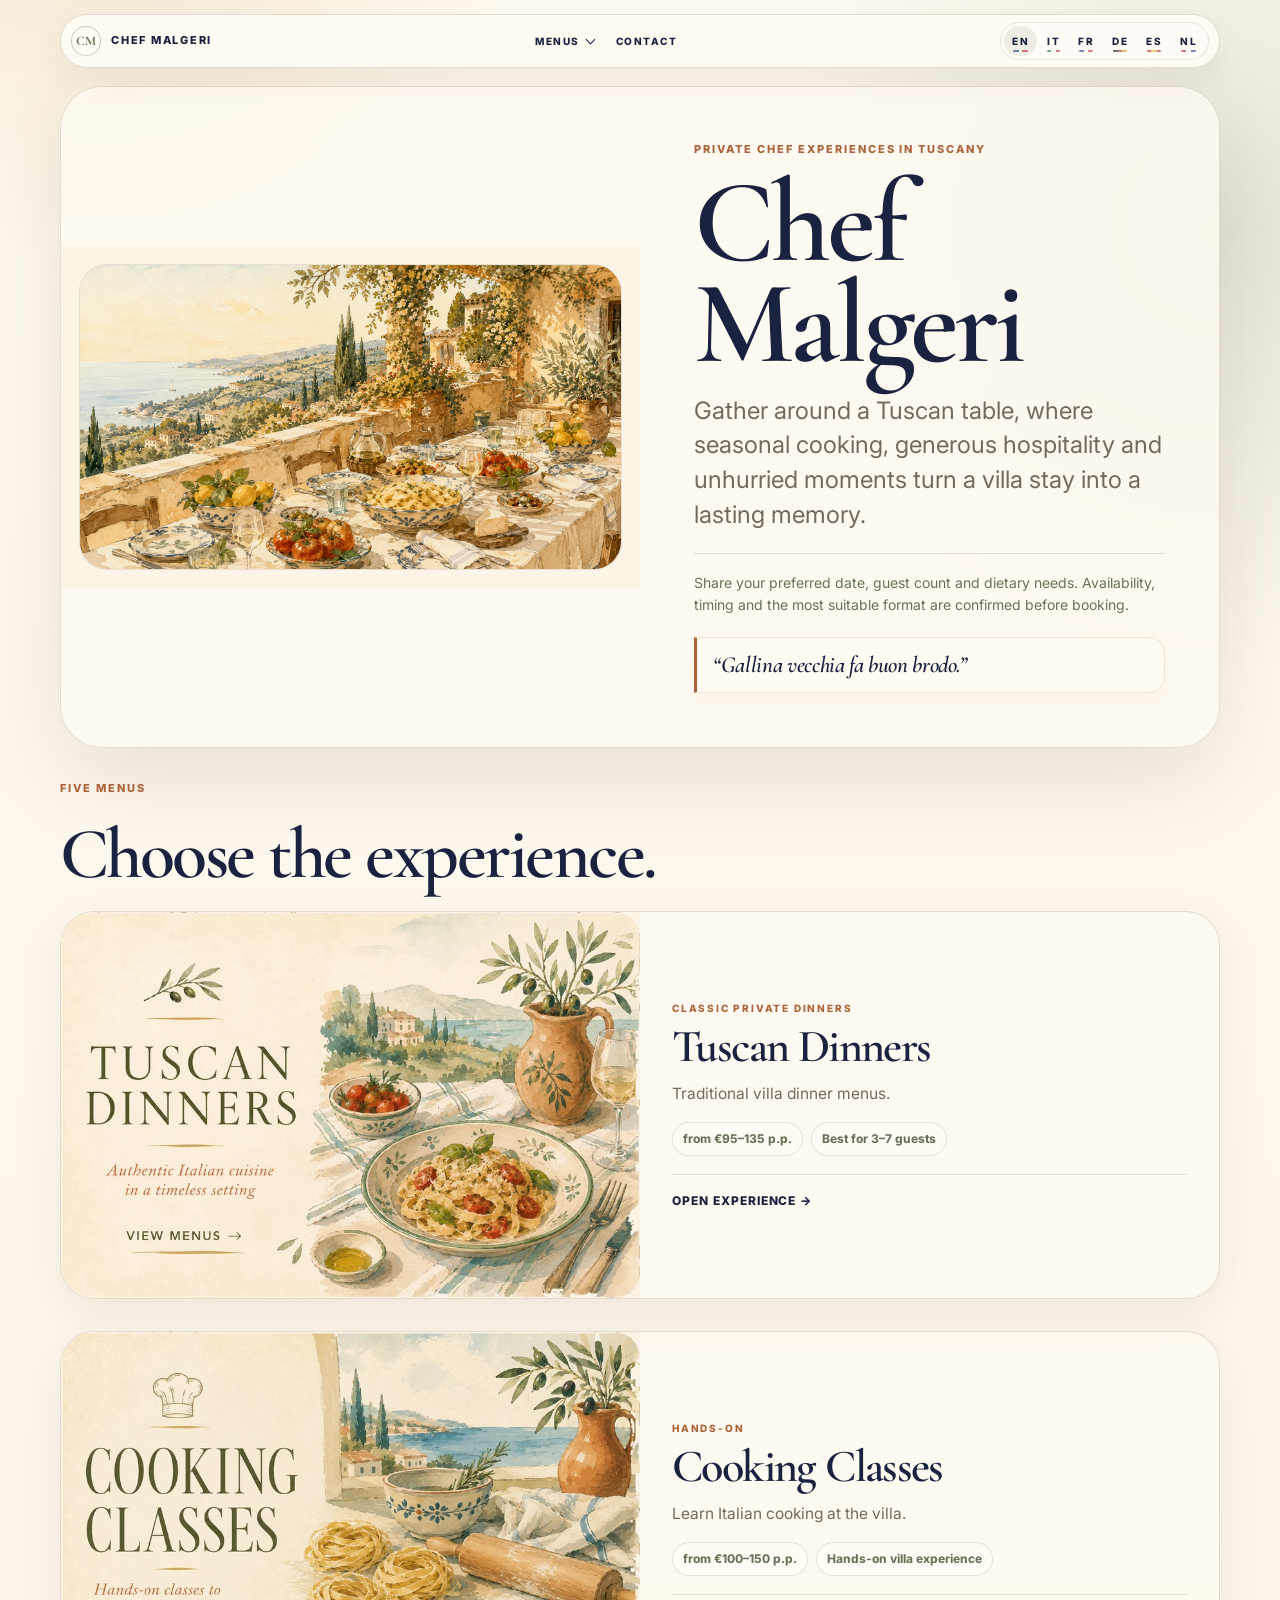
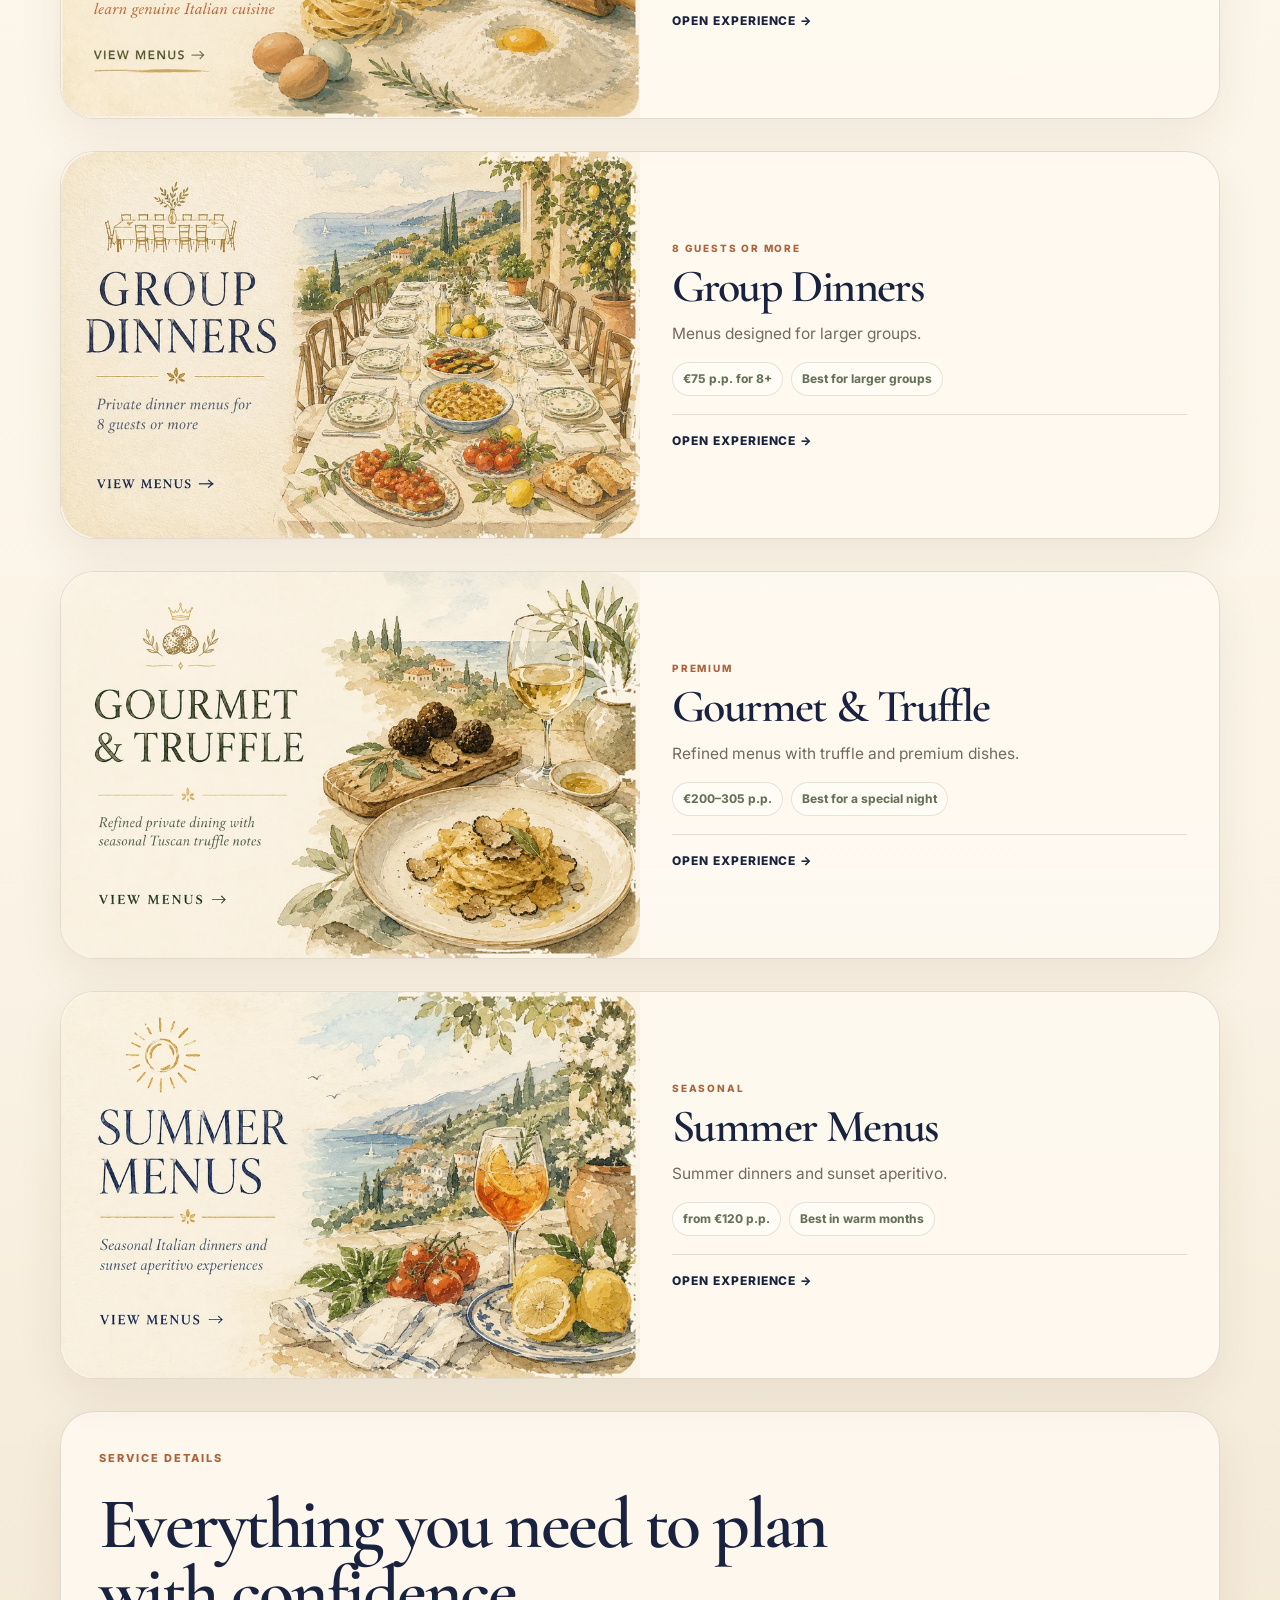
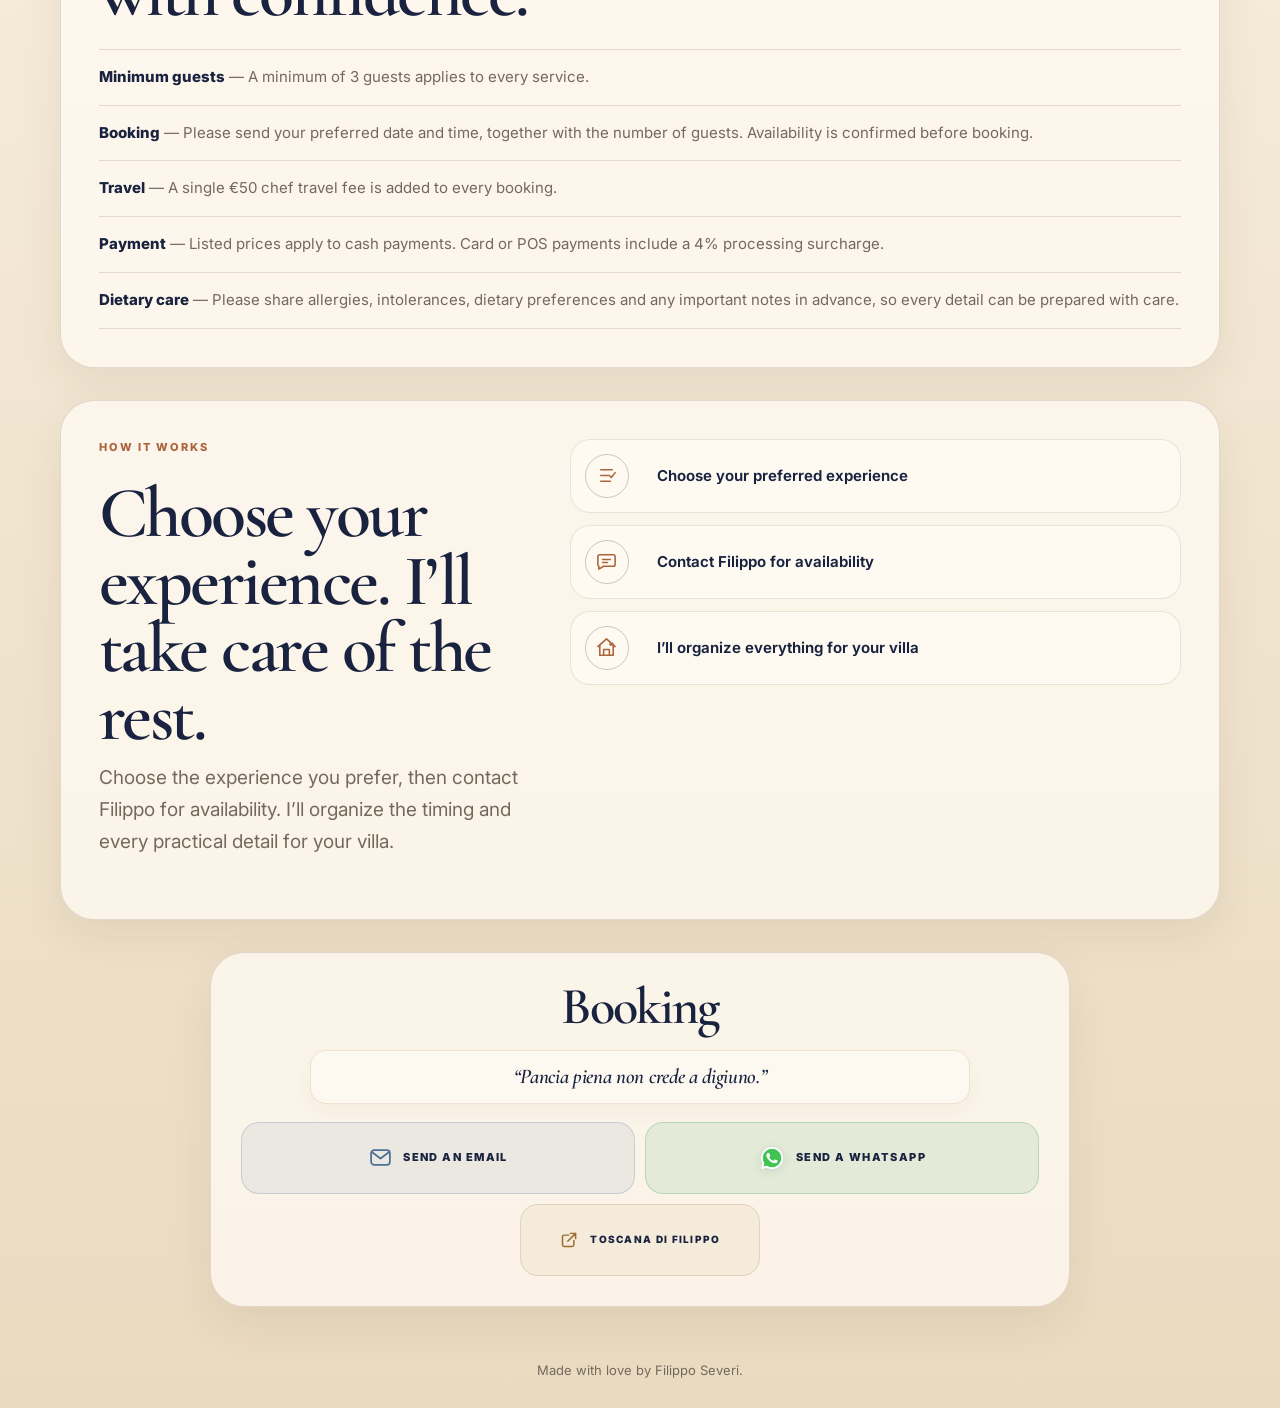
==== index.html @ 3b84bcec "Polish Chef Malgeri multilingual site" ====
<!DOCTYPE html>

<html lang="en">
<head>
<meta charset="utf-8"/>
<meta content="width=device-width, initial-scale=1" name="viewport"/>
<title>Chef Malgeri · Private Dining in Tuscany</title>
<meta content="Private Chef Malgeri experiences in Tuscany: Tuscan dinners, cooking classes, group dinners, gourmet truffle menus and summer menus." name="description"/>
<meta content="index, follow" name="robots"/>
<meta content="Chef Malgeri · Private Dining in Tuscany" property="og:title"/>
<meta content="Private Chef Malgeri experiences in Tuscany: Tuscan dinners, cooking classes, group dinners, gourmet truffle menus and summer menus." property="og:description"/>
<meta content="website" property="og:type"/>
<meta content="https://filippo-chef-malgeri.moghito.com/" property="og:url"/>
<meta content="https://filippo-chef-malgeri.moghito.com/assets/og-chef-malgeri.jpg" property="og:image"/>
<meta content="https://filippo-chef-malgeri.moghito.com/assets/og-chef-malgeri.jpg" property="og:image:secure_url"/>
<meta content="image/jpeg" property="og:image:type"/>
<meta content="1600" property="og:image:width"/>
<meta content="840" property="og:image:height"/><meta content="Watercolor table setting for Chef Malgeri private dining in Tuscany." property="og:image:alt"/><meta content="Chef Malgeri" property="og:site_name"/><meta content="en_GB" property="og:locale"/>
<meta content="summary_large_image" name="twitter:card"/>
<meta content="Chef Malgeri · Private Dining in Tuscany" name="twitter:title"/>
<meta content="Private Chef Malgeri experiences in Tuscany: Tuscan dinners, cooking classes, group dinners, gourmet truffle menus and summer menus." name="twitter:description"/>
<meta content="https://filippo-chef-malgeri.moghito.com/assets/og-chef-malgeri.jpg" name="twitter:image"/><meta content="Watercolor table setting for Chef Malgeri private dining in Tuscany." name="twitter:image:alt"/>
<link href="https://filippo-chef-malgeri.moghito.com/" rel="canonical"/>
<link href="assets/chef-v2.css" rel="stylesheet"/>
<link href="https://fonts.googleapis.com" rel="preconnect"/><link crossorigin="" href="https://fonts.gstatic.com" rel="preconnect"/><link href="https://fonts.googleapis.com/css2?family=Cormorant+Garamond:wght@500;600;700&amp;family=Inter:wght@400;500;600;700;800&amp;display=swap" rel="stylesheet"/></head>
<body data-contact-context="private-dining">
<a class="skip-link" href="#experiences">Skip to experiences</a>
<header aria-label="Main navigation" class="site-header">
<a aria-label="Chef Malgeri home" class="brand" href="index.html">
<span aria-hidden="true" class="brand-mark">CM</span>
<span class="brand-name">Chef Malgeri</span>
</a>
<nav aria-label="Page links" class="nav-links">
<div class="nav-dropdown">
<a aria-expanded="false" aria-haspopup="true" class="nav-trigger" href="#experiences">Menus<span aria-hidden="true" class="nav-chevron"></span></a>
<div aria-label="Chef Malgeri menus" class="nav-menu">
<a href="tuscan-dinners/">Tuscan Dinners</a>
<a href="cooking-classes/">Cooking Classes</a>
<a href="group-dinners/">Group Dinners</a>
<a href="gourmet-truffle/">Gourmet &amp; Truffle</a>
<a href="summer-menus/">Summer Menus</a>
</div>
</div>
<a href="#contact-filippo">Contact</a>

</nav>
<div aria-label="Language" class="lang-switch" role="group">
<button data-set-lang="en" type="button">EN</button><button data-set-lang="it" type="button">IT</button><button data-set-lang="fr" type="button">FR</button><button data-set-lang="de" type="button">DE</button><button data-set-lang="es" type="button">ES</button><button data-set-lang="nl" type="button">NL</button>
</div></header>
<main>
<section aria-labelledby="page-title" class="hero home-hero">
<picture class="hero-image">
<source height="1672" media="(max-width: 700px)" srcset="assets/home-hero-mobile.webp" width="941"/>
<img alt="Watercolor terrace table in Tuscany with pasta, lemons, tomatoes, wine and a coastal landscape." src="assets/home-hero-desktop.webp" fetchpriority="high" height="941" width="1672"/>
</picture>
<div class="hero-copy">
<p class="kicker">Private chef experiences in Tuscany</p>
<h1 id="page-title">Chef Malgeri</h1>
<p class="lead">Gather around a Tuscan table, where seasonal cooking, generous hospitality and unhurried moments turn a villa stay into a lasting memory.</p><p class="soft-note">Share your preferred date, guest count and dietary needs. Availability, timing and the most suitable format are confirmed before booking.</p>
<blockquote class="italian-quote hero-quote" data-italian-quote hidden lang="it" translate="no"><p></p><cite></cite></blockquote>
</div>
</section>
<section aria-labelledby="experiences-title" class="experience-section" id="experiences">
<div class="section-heading center-mobile">
<p class="kicker">Five menus</p>
<h2 id="experiences-title">Choose the experience.</h2>
</div>
<div class="card-grid">
<a class="experience-card" href="tuscan-dinners/">
<img alt="Watercolor Tuscan Dinners card with pasta, olive oil and a Tuscan landscape." src="assets/card-tuscan-dinners.webp" loading="lazy" height="600" width="900"/>
<div class="card-copy">
<p class="card-kicker">Classic private dinners</p>
<h3>Tuscan Dinners</h3>
<p>Traditional villa dinner menus.</p>
<div class="card-meta"><span>from €95–135 p.p.</span><span>Best for 3–7 guests</span></div><div class="card-detail">Open experience →</div></div>
</a>
<a class="experience-card" href="cooking-classes/">
<img alt="Watercolor Cooking Classes card with handmade pasta, flour, eggs and rolling pin." src="assets/card-cooking-classes.webp" loading="lazy" height="600" width="900"/>
<div class="card-copy">
<p class="card-kicker">Hands-on</p>
<h3>Cooking Classes</h3>
<p>Learn Italian cooking at the villa.</p>
<div class="card-meta"><span>from €100–150 p.p.</span><span>Hands-on villa experience</span></div><div class="card-detail">Open experience →</div></div>
</a>
<a class="experience-card" href="group-dinners/">
<img alt="Watercolor Group Dinners card with a long villa table and Tuscan dishes." src="assets/card-group-dinners.webp" loading="lazy" height="600" width="900"/>
<div class="card-copy">
<p class="card-kicker">8 guests or more</p>
<h3>Group Dinners</h3>
<p>Menus designed for larger groups.</p>
<div class="card-meta"><span>€75 p.p. for 8+</span><span>Best for larger groups</span></div><div class="card-detail">Open experience →</div></div>
</a>
<a class="experience-card" href="gourmet-truffle/">
<img alt="Watercolor Gourmet and Truffle card with truffles, pasta and white wine." src="assets/card-gourmet-truffle.webp" loading="lazy" height="600" width="900"/>
<div class="card-copy">
<p class="card-kicker">Premium</p>
<h3>Gourmet &amp; Truffle</h3>
<p>Refined menus with truffle and premium dishes.</p>
<div class="card-meta"><span>€200–305 p.p.</span><span>Best for a special night</span></div><div class="card-detail">Open experience →</div></div>
</a>
<a class="experience-card" href="summer-menus/">
<img alt="Watercolor Summer Menus card with Spritz, lemons, tomatoes and a coastal Tuscan view." src="assets/card-summer-menus.webp" loading="lazy" height="600" width="900"/>
<div class="card-copy">
<p class="card-kicker">Seasonal</p>
<h3>Summer Menus</h3>
<p>Summer dinners and sunset aperitivo.</p>
<div class="card-meta"><span>from €120 p.p.</span><span>Best in warm months</span></div><div class="card-detail">Open experience →</div></div>
</a>
</div>
</section>
<section aria-labelledby="details-title" class="details-panel premium-panel home-service-notes">
<div class="section-heading"><p class="kicker">Service details</p><h2 id="details-title">Everything you need to plan with confidence.</h2></div>
<div class="home-service-list">
<p><strong>Minimum guests</strong> — A minimum of 3 guests applies to every service.</p>
<p><strong>Booking</strong> — Please send your preferred date and time, together with the number of guests. Availability is confirmed before booking.</p>
<p><strong>Travel</strong> — A single €50 chef travel fee is added to every booking.</p>
<p><strong>Payment</strong> — Listed prices apply to cash payments. Card or POS payments include a 4% processing surcharge.</p>
<p><strong>Dietary care</strong> — Please share allergies, intolerances, dietary preferences and any important notes in advance, so every detail can be prepared with care.</p>
</div>
</section><section aria-labelledby="how-title" class="how-panel premium-panel">
<div class="section-heading"><p class="kicker">How it works</p><h2 id="how-title">Choose your experience. I’ll take care of the rest.</h2><p class="section-copy">Choose the experience you prefer, then contact Filippo for availability. I’ll organize the timing and every practical detail for your villa.</p></div>
<ol class="steps">
<li><span aria-hidden="true" class="step-icon"><svg viewBox="0 0 24 24"><path d="M6 6h12M6 12h8M6 18h10"/><path d="m15 12 2 2 4-5"/></svg></span><p>Choose your preferred experience</p></li>
<li><span aria-hidden="true" class="step-icon"><svg viewBox="0 0 24 24"><path d="M5 5h14a2 2 0 0 1 2 2v8a2 2 0 0 1-2 2H9l-5 3v-3a2 2 0 0 1-1-2V7a2 2 0 0 1 2-2Z"/><path d="M8 10h8M8 13h5"/></svg></span><p>Contact Filippo for availability</p></li>
<li><span aria-hidden="true" class="step-icon"><svg viewBox="0 0 24 24"><path d="m3 11 9-8 9 8"/><path d="M5 10v10h14V10M9 20v-6h6v6"/><path d="m15.5 8.5 1 1 2-2"/></svg></span><p>I’ll organize everything for your villa</p></li>
</ol>
</section><section aria-labelledby="booking-title" class="contact-panel compact-contact contact-panel-compact home-booking" id="contact-filippo">
<h2 id="booking-title">Booking</h2>
<blockquote class="italian-quote contact-quote" data-italian-quote hidden lang="it" translate="no"><p></p><cite></cite></blockquote>
<div aria-label="Booking options" class="contact-links compact-contact-links">
<a class="email-link" href="mailto:filiseve@gmail.com?subject=Chef%20Malgeri%20%C2%B7%20Booking&amp;body=Hello%2C%20we%20would%20like%20to%20ask%20a%20few%20questions%20about%20Chef%20Malgeri%27s%20private%20dining%20experiences.%0A%0AVilla%3A%0APreferred%20date%3A%0ANumber%20of%20guests%3A%0APreferred%20experience%3A%0AAllergies%2C%20intolerances%20or%20dietary%20preferences%3A%0AImportant%20notes%3A%0APreferred%20time%3A"><svg aria-hidden="true" class="contact-icon" viewBox="0 0 24 24"><rect x="3" y="5" width="18" height="14" rx="3"/><path d="m4 7 8 6 8-6"/></svg><span>Send an email</span></a>
<a class="whatsapp-link" href="https://wa.me/393209722464?text=Hello%2C%20we%20would%20like%20to%20ask%20a%20few%20questions%20about%20Chef%20Malgeri%27s%20private%20dining%20experiences.%0A%0AVilla%3A%0APreferred%20date%3A%0ANumber%20of%20guests%3A%0APreferred%20experience%3A%0AAllergies%2C%20intolerances%20or%20dietary%20preferences%3A%0AImportant%20notes%3A%0APreferred%20time%3A"><img alt="" aria-hidden="true" class="contact-icon contact-icon-whatsapp" height="48" src="assets/icon-whatsapp.png" width="48"/><span>Send a WhatsApp</span></a>
<a class="contact-link-secondary" href="https://filippo-toscana.moghito.com/" rel="noopener noreferrer" target="_blank"><svg aria-hidden="true" class="contact-icon" viewBox="0 0 24 24"><path d="M13 5h6v6M19 5l-9 9"/><path d="M11 7H6a2 2 0 0 0-2 2v9a2 2 0 0 0 2 2h9a2 2 0 0 0 2-2v-5"/></svg><span>Toscana di Filippo</span></a>
</div>
</section>
</main>
<footer class="site-footer">
<p>Made with love by Filippo Severi.</p>
</footer>
<script defer="True" src="assets/i18n.js"></script></body>
</html>
---- assets/chef-v2.css ----
:root{--paper:#fbf4e7;--paper-deep:#eadac0;--card:#fffaf2;--ink:#19233f;--text:#433b31;--muted:#74695d;--muted2:#9b8c7d;--olive:#657258;--terracotta:#ac643d;--line:rgba(87,65,42,.16);--line2:rgba(87,65,42,.28);--shadow:0 30px 90px rgba(75,48,22,.12);--soft:0 16px 46px rgba(75,48,22,.08);--radius:34px;--max:1160px;--serif:"Cormorant Garamond",Georgia,serif;--sans:"Inter",system-ui,-apple-system,BlinkMacSystemFont,"Segoe UI",sans-serif}*{box-sizing:border-box}html{scroll-behavior:smooth}body{margin:0;color:var(--text);background:radial-gradient(circle at 8% -4%,rgba(194,144,70,.22),transparent 28rem),radial-gradient(circle at 95% 5%,rgba(101,114,88,.16),transparent 28rem),linear-gradient(180deg,#fffaf1 0%,var(--paper) 52%,var(--paper-deep) 100%);font-family:var(--sans);line-height:1.6;-webkit-font-smoothing:antialiased;text-rendering:optimizeLegibility}a{color:inherit;text-decoration:none}img{display:block;max-width:100%;height:auto}.skip-link{position:absolute;left:-999px;top:10px;padding:10px 14px;background:var(--ink);color:var(--card);z-index:20}.skip-link:focus{left:10px}.site-header,main,.site-footer{width:min(var(--max),calc(100% - 32px));margin-inline:auto}.site-header{position:sticky;top:10px;z-index:10;display:grid;grid-template-columns:auto 1fr auto;align-items:center;gap:16px;margin-top:14px;padding:10px 12px;border:1px solid var(--line);border-radius:999px;background:rgba(255,250,242,.86);backdrop-filter:blur(14px);box-shadow:0 12px 34px rgba(70,42,15,.06)}.brand,.brand a{display:inline-flex;align-items:center;gap:10px;min-height:40px}.brand-mark,.monogram{width:34px;height:34px;display:grid;place-items:center;border:1px solid var(--line2);border-radius:999px;color:var(--olive);background:rgba(255,253,248,.78);font:700 13px/1 var(--serif);letter-spacing:.03em}.brand-name,.nav-links a,.kicker,.card-kicker,.menu-label,.eyebrow,.section-kicker{font-family:var(--sans);text-transform:uppercase;letter-spacing:.18em;font-size:11px;font-weight:800}.brand-name{color:var(--ink);letter-spacing:.16em}.nav-links{display:flex;justify-content:center;gap:4px}.nav-links a,.lang-switch button{min-height:36px;display:inline-flex;align-items:center;justify-content:center;border-radius:999px;padding:0 11px;color:var(--ink);border:0;background:transparent;font:800 10px/1 var(--sans);letter-spacing:.15em;text-transform:uppercase;cursor:pointer}.nav-links a:hover,.nav-links a:focus-visible,.lang-switch button:hover,.lang-switch button:focus-visible,.lang-switch button.is-active{outline:none;background:rgba(101,114,88,.11)}.lang-switch{display:flex;gap:2px;padding:3px;border:1px solid rgba(87,65,42,.13);border-radius:999px;background:rgba(255,255,255,.38)}main{padding:18px 0 54px}.hero,.hero-wrap{overflow:hidden;border:1px solid var(--line);border-radius:clamp(26px,5vw,42px);background:rgba(255,250,242,.80);box-shadow:var(--shadow)}.home-hero,.hero{display:grid;grid-template-columns:minmax(0,.82fr) minmax(0,1.18fr);align-items:stretch}.hero-wrap{display:grid;gap:0}.hero-copy{padding:clamp(26px,4.8vw,54px);display:flex;flex-direction:column;justify-content:center}.hero-image,.hero-art{min-height:100%;background:rgba(255,255,255,.28)}.hero-image img,.hero-art img{width:100%;height:100%;min-height:420px;object-fit:contain;object-position:center center;background:#fbf4e7}.hero-art{padding:12px;background:#fbf4e7}.hero-art img{border-radius:26px;border:1px solid rgba(87,65,42,.12)}.kicker,.eyebrow,.section-kicker{margin:0 0 13px;color:var(--terracotta)}h1,h2,h3{margin:0;color:var(--ink);font-family:var(--serif);font-weight:600;letter-spacing:-.035em}h1{max-width:760px;font-size:clamp(58px,9.4vw,118px);line-height:.86}h2{font-size:clamp(36px,6.4vw,72px);line-height:.94}h3{font-size:clamp(28px,4.5vw,46px);line-height:.98}.lead{margin:19px 0 0;max-width:690px;color:var(--muted);font-size:clamp(18px,2.4vw,24px);line-height:1.45}.soft-note,.hero-note,.micro-note{margin:20px 0 0;padding-top:18px;border-top:1px solid var(--line);max-width:620px;color:var(--olive);font-size:14px;line-height:1.62}.hero-actions{margin-top:24px;display:flex;flex-wrap:wrap;gap:10px}.button,.hero-actions a{display:inline-flex;align-items:center;justify-content:center;min-height:46px;padding:0 18px;border-radius:999px;border:1px solid var(--line2);color:var(--ink);background:rgba(255,255,255,.42);font-size:13px;font-weight:800;box-shadow:0 8px 18px rgba(75,48,22,.05)}.button.primary,.hero-actions a:first-child{color:#fffaf2;background:linear-gradient(135deg,var(--olive),#3f4c39);border-color:rgba(63,76,57,.42)}.section-block,.experience-section,.intro-panel{margin-top:34px}.section-heading{display:grid;gap:11px;margin-bottom:22px;max-width:820px}.section-copy,.panel-copy,.intro-panel p{margin:0;color:var(--muted);font-size:clamp(16px,2vw,19px);line-height:1.7;max-width:760px}.card-grid{display:grid;grid-template-columns:1fr;gap:22px}.experience-card{overflow:hidden;display:grid;grid-template-columns:minmax(0,1fr) minmax(0,1fr);min-height:360px;border:1px solid var(--line);border-radius:var(--radius);background:rgba(255,250,242,.82);box-shadow:var(--soft);transition:transform .18s ease,box-shadow .18s ease}.experience-card:first-child{grid-template-columns:minmax(0,1fr) minmax(0,1fr)}.experience-card:hover,.experience-card:focus-visible{transform:translateY(-3px);box-shadow:0 22px 54px rgba(75,48,22,.11);outline:none}.experience-card img{width:100%;height:100%;object-fit:contain;object-position:center center;background:#fbf4e7}.card-copy{padding:clamp(22px,3vw,32px);display:flex;flex-direction:column;justify-content:center}.card-kicker{margin:0 0 8px;color:var(--terracotta);font-size:10px}.card-copy p:not(.card-kicker){margin:12px 0 0;color:var(--muted);font-size:15.5px;line-height:1.63}.card-copy>span{display:none}.card-meta{display:flex;flex-wrap:wrap;gap:8px;margin-top:16px}.card-meta span{padding:6px 10px;border:1px solid rgba(87,65,42,.14);border-radius:999px;background:rgba(255,253,248,.62);color:var(--olive);font-size:12px;font-weight:750}.card-detail{margin-top:18px;padding-top:16px;border-top:1px solid var(--line);color:var(--ink);font-size:12px;font-weight:800;letter-spacing:.08em;text-transform:uppercase}.premium-panel,.intro-panel,.details-panel,.contact-panel,.details-panel,.contact-section,.action-grid,.details-grid,.details-panel,.contact-panel,.intro-panel,.menu-card,.details-panel{padding:clamp(24px,4vw,38px);border:1px solid var(--line);border-radius:var(--radius);background:rgba(255,250,242,.78);box-shadow:var(--soft)}.how-panel{display:grid;grid-template-columns:minmax(0,.84fr) minmax(0,1.16fr);gap:28px;align-items:start}.steps{margin:0;padding:0;list-style:none;display:grid;gap:12px}.steps li{display:grid;grid-template-columns:58px 1fr;gap:14px;align-items:center;padding:14px;border:1px solid rgba(87,65,42,.12);border-radius:20px;background:rgba(255,253,248,.56)}.steps span{width:44px;height:44px;display:grid;place-items:center;border:1px solid var(--line2);border-radius:999px;color:var(--terracotta);font:700 18px/1 var(--serif)}.steps p{margin:0;color:var(--ink);font-size:15px;font-weight:650}.detail-grid,.details-grid{display:grid;grid-template-columns:repeat(4,minmax(0,1fr));gap:14px}.detail-grid article,.details-grid article{padding:18px;border:1px solid rgba(87,65,42,.13);border-radius:20px;background:rgba(255,253,248,.60)}.detail-grid h3,.details-grid h3{font-family:var(--sans);font-size:12px;letter-spacing:.15em;text-transform:uppercase;font-weight:850;color:var(--terracotta)}.detail-grid p,.details-grid p{margin:9px 0 0;color:var(--muted);font-size:14px;line-height:1.62}.intro-panel{display:grid;gap:12px}.menu-stack,.menu-list{margin-top:24px;display:grid;gap:20px}.menu-card{background:rgba(255,253,248,.74)}.menu-heading{display:grid;grid-template-columns:54px 1fr;gap:18px;align-items:start}.menu-number{width:48px;height:48px;display:grid;place-items:center;border:1px solid var(--line2);border-radius:999px;color:var(--olive);background:rgba(255,250,242,.78);font:700 18px/1 var(--serif)}.menu-label{margin:0 0 8px;color:var(--terracotta);font-size:10px}.menu-desc,.menu-heading p:not(.menu-label){margin:13px 0 0;max-width:780px;color:var(--muted);font-size:16px;line-height:1.65}.course-list{margin:22px 0 0;display:grid;border-top:1px solid var(--line)}.course-row{display:grid;grid-template-columns:minmax(120px,.28fr) minmax(0,1fr);gap:16px;padding:14px 0;border-bottom:1px solid var(--line)}.course-row dt{color:var(--terracotta);font-size:10px;font-weight:850;letter-spacing:.16em;text-transform:uppercase}.course-row dd,.course-row p,.plain-list li{margin:0;color:#332d26;font-family:var(--serif);font-size:clamp(20px,2.2vw,26px);line-height:1.18}.menu-price{margin:24px 0 0;padding:17px 18px;display:flex;flex-wrap:wrap;align-items:baseline;gap:8px 14px;border:1px solid rgba(87,65,42,.13);border-radius:22px;background:rgba(246,236,220,.55)}.menu-price strong{color:var(--ink);font-family:var(--serif);font-size:clamp(24px,3.2vw,34px);font-weight:700}.menu-price span{color:var(--muted);font-size:13px;font-weight:700;letter-spacing:.08em;text-transform:uppercase}.contact-panel,.contact-section,.action-grid{margin-top:34px;display:grid;grid-template-columns:minmax(0,.9fr) minmax(330px,.75fr);gap:26px;align-items:start}.contact-copy .panel-copy{margin-top:14px}.contact-links,.action-grid{display:grid;gap:10px}.contact-link,.contact-links a,.action-card{padding:15px 16px;display:grid;gap:3px;border:1px solid rgba(87,65,42,.14);border-radius:18px;background:rgba(255,253,248,.62)}.contact-link.primary,.contact-links a.whatsapp-link{background:rgba(101,114,88,.10);border-color:rgba(101,114,88,.24)}.contact-link span,.contact-links a span,.action-card span{color:var(--ink);text-transform:uppercase;letter-spacing:.14em;font-size:11px;font-weight:850}.contact-link small,.contact-links a small,.action-card small{color:var(--muted);font-size:14px}.site-footer{padding:0 0 30px;color:var(--muted2);font-size:13px}.site-footer p{margin:0}@media (max-width:980px){.site-header{grid-template-columns:1fr;border-radius:28px}.brand,.nav-links,.lang-switch{justify-content:center;margin-inline:auto}.home-hero,.hero,.hero-wrap,.how-panel,.contact-panel,.contact-section{grid-template-columns:1fr}.home-hero .hero-image{order:-1}.hero-image img,.hero-art img{min-height:360px}.detail-grid,.details-grid{grid-template-columns:repeat(2,minmax(0,1fr))}.experience-card,.experience-card:first-child{grid-template-columns:minmax(0,.92fr) minmax(0,1fr)}}@media (max-width:680px){.site-header,main,.site-footer{width:min(var(--max),calc(100% - 22px))}.nav-links{gap:2px 4px;flex-wrap:wrap}.lang-switch{flex-wrap:wrap}.hero-copy,.premium-panel,.contact-panel,.intro-panel,.menu-card{padding:22px}h1{font-size:clamp(52px,16vw,78px)}h2{font-size:clamp(36px,11vw,58px)}.home-hero,.hero{text-align:center}.hero-actions{justify-content:center}.soft-note,.hero-note{margin-inline:auto}.experience-card,.experience-card:first-child{grid-template-columns:1fr;min-height:auto}.experience-card img{height:280px}.card-copy{text-align:center}.card-meta{justify-content:center}.detail-grid,.details-grid{grid-template-columns:1fr}.menu-heading{grid-template-columns:1fr;text-align:center}.menu-number{margin-inline:auto}.course-row{grid-template-columns:1fr;text-align:center;gap:6px}.menu-price{justify-content:center;text-align:center}}

/* v4 fix: all desktop menu cards use the same full-width no-crop layout. */


/* v5 fix: roman numerals, equal spacing, clean home hero, smooth menus dropdown. */
:root{--site-flow-gap:32px;}
main>section+section{margin-top:var(--site-flow-gap)!important;}
.card-grid{gap:var(--site-flow-gap)!important;}
.nav-dropdown{position:relative;display:inline-flex;align-items:center;justify-content:center;}
.nav-trigger::after{content:"";width:6px;height:6px;margin-left:7px;border-right:1.5px solid currentColor;border-bottom:1.5px solid currentColor;transform:translateY(-2px) rotate(45deg);transition:transform .18s ease;}
.nav-dropdown:hover .nav-trigger::after,.nav-dropdown:focus-within .nav-trigger::after{transform:translateY(1px) rotate(225deg);}
.nav-menu{position:absolute;top:calc(100% + 10px);left:50%;min-width:244px;padding:10px;border:1px solid var(--line);border-radius:22px;background:rgba(255,250,242,.96);backdrop-filter:blur(16px);box-shadow:0 20px 54px rgba(75,48,22,.14);display:grid;gap:4px;opacity:0;pointer-events:none;transform:translate(-50%,8px);transition:opacity .18s ease,transform .18s ease;z-index:40;}
.nav-dropdown:hover .nav-menu,.nav-dropdown:focus-within .nav-menu{opacity:1;pointer-events:auto;transform:translate(-50%,0);}
.nav-menu a{justify-content:flex-start!important;width:100%;min-height:38px;padding:0 13px!important;border-radius:14px;text-align:left;white-space:nowrap;background:transparent;}
.nav-menu a:hover,.nav-menu a:focus-visible{background:rgba(101,114,88,.11);}
.home-hero{grid-template-columns:minmax(0,1fr) minmax(0,1fr)!important;align-items:center;}
.home-hero .hero-image{padding:18px;display:flex;align-items:center;justify-content:center;background:#fbf4e7;min-height:0;}
.home-hero .hero-image img{width:100%;height:auto!important;min-height:0!important;object-fit:contain!important;object-position:center center;border-radius:28px;border:1px solid rgba(87,65,42,.12);background:#fbf4e7;}
.home-hero .hero-copy{min-height:520px;}
.steps span,.menu-number{font-variant-numeric:normal;letter-spacing:.02em;}
@media (max-width:980px){.home-hero{grid-template-columns:1fr!important}.home-hero .hero-copy{min-height:auto}.home-hero .hero-image img{max-height:none}.nav-menu{left:50%;}}
@media (max-width:680px){:root{--site-flow-gap:24px}.nav-dropdown{position:relative}.nav-menu{left:12px;right:12px;top:auto;min-width:0;transform:translateY(8px)}.nav-dropdown:hover .nav-menu,.nav-dropdown:focus-within .nav-menu{transform:translateY(0)}.home-hero .hero-image{padding:12px}.home-hero .hero-image img{border-radius:22px}}

/* v6 fix: compact mobile hero/card, persistent dropdown, cleaner desktop hero height. */
.home-hero .hero-copy{min-height:430px;}
.nav-dropdown::after{content:"";position:absolute;left:-14px;right:-14px;top:100%;height:18px;display:block;}
.nav-dropdown.is-open .nav-trigger::after{transform:translateY(1px) rotate(225deg);}
.nav-dropdown.is-open .nav-menu{opacity:1;pointer-events:auto;transform:translate(-50%,0);}
@media (max-width:980px){
  .home-hero .hero-copy{min-height:auto;}
}
@media (max-width:680px){
  .home-hero .hero-image{padding:10px;}
  .home-hero .hero-image img{max-height:64vh;width:auto;max-width:100%;margin-inline:auto;}
  .experience-card img{height:235px;}
  .nav-dropdown.is-open .nav-menu{opacity:1;pointer-events:auto;transform:translateY(0);}
}
@media (max-width:420px){
  .home-hero .hero-image img{max-height:58vh;}
  .experience-card img{height:215px;}
}

/* v7 fix: compact sticky header on smartphones. */
@media (max-width:680px){
  .site-header{
    top:6px;
    margin-top:8px;
    padding:7px 9px;
    gap:7px;
    border-radius:24px;
    box-shadow:0 10px 26px rgba(70,42,15,.055);
  }
  .brand,.brand a{
    min-height:28px;
    gap:8px;
  }
  .brand-mark,.monogram{
    width:28px;
    height:28px;
    font-size:11px;
  }
  .brand-name{
    font-size:10px;
    letter-spacing:.14em;
  }
  .nav-links{
    gap:1px 3px;
    line-height:1;
  }
  .nav-links a,.lang-switch button{
    min-height:29px;
    padding:0 8px;
    font-size:9px;
    letter-spacing:.13em;
  }
  .lang-switch{
    padding:2px;
    gap:1px;
  }
  .nav-trigger::after{
    width:5px;
    height:5px;
    margin-left:6px;
  }
  .nav-menu{
    margin-top:4px;
    padding:8px;
    border-radius:18px;
  }
  .nav-menu a{
    min-height:33px;
    padding:0 11px!important;
    border-radius:12px;
  }
  main{padding-top:12px;}
}
@media (max-width:420px){
  .site-header{
    width:calc(100% - 18px);
    padding:6px 8px;
    gap:6px;
    border-radius:22px;
  }
  .brand-mark,.monogram{width:26px;height:26px;font-size:10px;}
  .brand-name{font-size:9.5px;letter-spacing:.13em;}
  .nav-links a,.lang-switch button{min-height:27px;padding:0 7px;font-size:8.5px;letter-spacing:.12em;}
  .lang-switch button{padding:0 9px;}
}

/* v11 professional booking, responsive navigation and language accents */
html,body{max-width:100%;overflow-x:hidden;overflow-x:clip;}
.site-header{z-index:90;background:rgba(255,250,242,.98);}
.nav-menu{max-width:min(300px,calc(100vw - 24px));max-height:min(60vh,360px);overflow-y:auto;overscroll-behavior:contain;background:rgba(255,250,242,.99);}
.nav-dropdown:not(.is-open) .nav-trigger::after{transform:translateY(-2px) rotate(45deg);}
.nav-dropdown:not(.is-open) .nav-menu{opacity:0;pointer-events:none;transform:translate(-50%,8px);}
.nav-dropdown.is-open .nav-trigger::after{transform:translateY(1px) rotate(225deg);}
.nav-dropdown.is-open .nav-menu{opacity:1;pointer-events:auto;transform:translate(-50%,0);}
.lang-switch button{position:relative;}
.lang-switch button::after{content:"";position:absolute;left:28%;right:28%;bottom:4px;height:2px;border-radius:999px;opacity:.66;}
.lang-switch button[data-set-lang="en"]::after{background:linear-gradient(90deg,#244b8f 0 38%,#f7f3eb 38% 58%,#c73545 58%);}
.lang-switch button[data-set-lang="it"]::after{background:linear-gradient(90deg,#16834b 0 33%,#f7f3eb 33% 66%,#c8373f 66%);}
.lang-switch button[data-set-lang="fr"]::after{background:linear-gradient(90deg,#2854a0 0 33%,#f7f3eb 33% 66%,#d33b45 66%);}
.lang-switch button[data-set-lang="de"]::after{background:linear-gradient(90deg,#222 0 33%,#bd3232 33% 66%,#d4a62a 66%);}
.lang-switch button[data-set-lang="es"]::after{background:linear-gradient(90deg,#bd3038 0 28%,#e4b936 28% 72%,#bd3038 72%);}
.lang-switch button[data-set-lang="nl"]::after{background:linear-gradient(90deg,#b93643 0 33%,#f7f3eb 33% 66%,#31538d 66%);}
.contact-panel.contact-panel-compact{display:block!important;max-width:860px;margin:32px auto 0!important;padding:clamp(20px,3vw,30px)!important;}
.compact-contact-links{display:grid!important;grid-template-columns:repeat(3,minmax(0,1fr));gap:10px!important;border-top:0!important;}
.compact-contact-links>a{min-width:0;min-height:72px;display:grid!important;align-content:center;justify-items:center;text-align:center;gap:0;padding:15px 16px;border:1px solid rgba(87,65,42,.14);border-radius:18px;background:rgba(255,253,248,.66);}
.compact-contact-links>a.whatsapp-link{background:rgba(101,114,88,.10);border-color:rgba(101,114,88,.24);}
.compact-contact-links .contact-link-secondary{grid-column:1/-1;justify-self:center;width:auto;min-width:min(100%,240px);padding:10px 15px;text-align:center;opacity:.76;background:transparent;}
.compact-contact-links .contact-link-secondary span{font-size:10px!important;}
.compact-contact-links .contact-link-secondary small{font-size:12px!important;}
.site-footer{text-align:center;padding-inline:12px;}
@media (max-width:820px){
  .site-header{grid-template-columns:auto minmax(0,1fr)!important;grid-template-areas:"brand language" "nav nav";gap:7px 10px!important;padding:8px 10px!important;border-radius:24px!important;}
  .site-header>.brand{grid-area:brand!important;grid-column:auto!important;grid-row:auto!important;justify-self:start!important;margin:0!important;min-height:30px;}
  .site-header>.lang-switch{grid-area:language!important;grid-column:auto!important;grid-row:auto!important;justify-self:end!important;margin:0!important;flex-wrap:nowrap;}
  .site-header>.nav-links{grid-area:nav!important;grid-column:auto!important;grid-row:auto!important;width:100%;justify-content:center!important;margin:0!important;gap:2px 5px!important;flex-wrap:wrap;}
  .site-header .nav-links>a,.site-header .nav-trigger{min-height:31px;padding:0 8px;font-size:9px;letter-spacing:.12em;}
  .site-header .lang-switch button{min-height:30px;padding:0 8px;font-size:8.5px;letter-spacing:.10em;}
}
@media (max-width:680px){
  .nav-dropdown{position:static!important;}
  .nav-dropdown::after{display:none!important;}
  .nav-menu,.nav-dropdown:not(.is-open) .nav-menu{top:calc(100% + 7px)!important;left:8px!important;right:8px!important;min-width:0!important;width:auto!important;margin:0!important;transform:translateY(8px)!important;}
  .nav-dropdown.is-open .nav-menu{transform:translateY(0)!important;}
  .nav-menu a{min-height:44px!important;padding:0 16px!important;text-align:center!important;justify-content:center!important;}
  .compact-contact-links{grid-template-columns:1fr;}
  .compact-contact-links .contact-link-secondary{grid-column:1;}
}
@media (max-width:380px){
  .site-header{width:calc(100% - 14px)!important;padding:7px 8px!important;gap:6px 7px!important;}
  .site-header .brand-name{font-size:9px!important;letter-spacing:.11em!important;}
  .site-header .monogram,.site-header .brand-mark{width:26px!important;height:26px!important;}
  .site-header .lang-switch button{min-height:28px;padding:0 6px!important;font-size:8px!important;}
  .site-header .nav-links>a,.site-header .nav-trigger{padding:0 6px!important;font-size:8.5px!important;}
}
@media (orientation:landscape) and (max-height:560px){.nav-menu{max-height:calc(100vh - 88px);max-height:calc(100dvh - 88px);}}
@media (prefers-reduced-motion:reduce){.nav-menu,.nav-trigger::after{transition:none!important;}}
/* v11 homepage-specific compact header and service notes */
.home-service-list{display:grid;border-top:1px solid var(--line);}
.home-service-list p{margin:0;padding:15px 0;border-bottom:1px solid var(--line);color:var(--muted);font-size:15px;line-height:1.65;}
.home-service-list strong{color:var(--ink);font-weight:800;}
.home-booking h2{margin:0 0 18px;text-align:center;font-size:clamp(34px,5vw,52px);}
.home-booking .compact-contact-links{grid-template-columns:repeat(2,minmax(0,1fr));}
.home-booking .contact-link-secondary{grid-column:1/-1;}
@media (min-width:681px) and (max-width:980px){
  .site-header{grid-template-columns:auto minmax(0,1fr) auto!important;grid-template-areas:none!important;gap:8px!important;padding:7px 9px!important;border-radius:999px!important;}
  .site-header>.brand,.site-header>.nav-links,.site-header>.lang-switch{grid-area:auto!important;margin:0!important;}
  .site-header>.brand{justify-self:start;}
  .site-header>.nav-links{justify-self:center;}
  .site-header>.lang-switch{justify-self:end;}
  .site-header .nav-links a{padding-inline:8px;}
  .site-header .lang-switch button{padding-inline:8px;}
}
@media (max-width:680px){
  .site-header{grid-template-columns:auto minmax(0,1fr)!important;grid-template-areas:"brand language" "nav nav"!important;}
  .home-booking .compact-contact-links{grid-template-columns:1fr;}
  .home-booking .contact-link-secondary{grid-column:1;}
}
/* v11 contact typography and footer finish */
.compact-contact-links>a>span{color:var(--ink);font-family:var(--sans,ui-sans-serif);font-size:11px;font-weight:850;letter-spacing:.13em;line-height:1.3;text-transform:uppercase;}
.compact-contact-links>a>small{color:var(--muted);font-size:13px;line-height:1.45;}
.compact-contact-links>a{transition:transform .16s ease,background-color .16s ease,border-color .16s ease;}
.compact-contact-links>a:hover,.compact-contact-links>a:focus-visible{outline:none;transform:translateY(-2px);border-color:rgba(101,114,88,.34);background:rgba(255,253,248,.92);}
.site-footer{width:min(1180px,calc(100% - 24px));margin:0 auto;padding-top:0;padding-bottom:28px;color:var(--muted,#74695d);font-size:13px;line-height:1.5;}
.site-footer p{margin:0;}
/* v13 shared navigation, hero and contact finish */
.nav-trigger{display:inline-flex!important;align-items:center!important;gap:8px!important;overflow:visible!important;white-space:nowrap;}
.nav-trigger::after{
  content:""!important;
  display:block!important;
  width:7px!important;
  height:7px!important;
  flex:0 0 7px!important;
  margin:0!important;
  border:0!important;
  border-right:1.5px solid currentColor!important;
  border-bottom:1.5px solid currentColor!important;
  transform:translateY(-2px) rotate(45deg)!important;
  transform-origin:center!important;
}
.nav-dropdown:hover .nav-trigger::after,.nav-dropdown:focus-within .nav-trigger::after,.nav-dropdown.is-open .nav-trigger::after{transform:translateY(2px) rotate(225deg)!important;}
.nav-dropdown:not(.is-open) .nav-trigger::after{transform:translateY(-2px) rotate(45deg)!important;}
.compact-contact-links>a{
  grid-template-columns:auto auto!important;
  align-content:center!important;
  align-items:center!important;
  justify-content:center!important;
  justify-items:center!important;
  column-gap:10px!important;
  row-gap:0!important;
  text-align:center!important;
}
.compact-contact-links>a.email-link{background:rgba(76,112,151,.09)!important;border-color:rgba(76,112,151,.22)!important;}
.compact-contact-links>a.whatsapp-link{background:rgba(52,153,92,.11)!important;border-color:rgba(52,153,92,.25)!important;}
.compact-contact-links .contact-link-secondary{grid-template-columns:auto auto!important;background:rgba(181,139,62,.08)!important;border-color:rgba(145,106,45,.18)!important;opacity:1!important;}
.contact-icon{width:25px;height:25px;display:block;flex:none;color:var(--olive,#657258);fill:none;stroke:currentColor;stroke-width:1.7;stroke-linecap:round;stroke-linejoin:round;}
.contact-icon-whatsapp{width:28px;height:28px;object-fit:contain;filter:drop-shadow(0 2px 4px rgba(28,105,54,.12));}
.email-link .contact-icon{color:#4c7097;}
.whatsapp-link .contact-icon{color:#229447;}
.contact-link-secondary .contact-icon{width:21px;height:21px;color:#9a6d2e;}
.compact-contact-links>a:hover .contact-icon,.compact-contact-links>a:focus-visible .contact-icon{transform:translateY(-1px);}
.compact-contact-links>a>span{grid-column:2;}
.steps .step-icon{font-variant-numeric:normal;}
.steps .step-icon svg{width:23px;height:23px;fill:none;stroke:currentColor;stroke-width:1.65;stroke-linecap:round;stroke-linejoin:round;}
@media (max-width:680px){
  .compact-contact-links>a{min-height:66px!important;}
}
/* v14 compact shared header, stable chevron and Italian quote rotation */
.nav-trigger::after{content:none!important;display:none!important;}
.nav-trigger{display:inline-flex!important;align-items:center!important;gap:7px!important;overflow:visible!important;}
.nav-chevron{
  width:7px;
  height:7px;
  flex:0 0 7px;
  display:block;
  border-right:1.5px solid currentColor;
  border-bottom:1.5px solid currentColor;
  transform:translateY(-2px) rotate(45deg);
  transform-origin:center;
  transition:transform .18s ease;
}
.nav-dropdown.is-open .nav-chevron{transform:translateY(2px) rotate(225deg);}
.italian-quote[hidden]{display:none!important;}
.italian-quote{
  width:min(100%,720px);
  margin:20px 0 0;
  padding:13px 16px 12px;
  border:1px solid rgba(172,100,61,.16);
  border-left:3px solid var(--terracotta,#ac643d);
  border-radius:0 16px 16px 0;
  background:rgba(255,250,242,.48);
  box-shadow:0 8px 22px rgba(75,48,22,.035);
}
.italian-quote p{
  margin:0!important;
  color:var(--ink,#19233f)!important;
  font-family:var(--serif,"Cormorant Garamond",Georgia,serif)!important;
  font-size:clamp(18px,2vw,23px)!important;
  font-style:italic;
  font-weight:600;
  letter-spacing:-.015em;
  line-height:1.24!important;
}
.italian-quote cite{
  display:block;
  margin-top:6px;
  color:var(--terracotta,#ac643d);
  font-family:var(--sans,"Inter",system-ui,sans-serif);
  font-size:9px;
  font-style:normal;
  font-weight:800;
  letter-spacing:.14em;
  line-height:1.35;
  text-transform:uppercase;
}
.contact-quote{
  width:min(100%,660px);
  margin:0 auto 18px;
  padding:13px 18px;
  border-left:1px solid rgba(172,100,61,.16);
  border-radius:16px;
  text-align:center;
  background:rgba(255,253,248,.52);
}
.contact-quote p{font-size:clamp(17px,1.8vw,21px)!important;}
.contact-quote cite{margin-top:5px;}
@media (min-width:641px){
  .site-header{
    display:grid!important;
    grid-template-columns:auto minmax(0,1fr) auto!important;
    grid-template-areas:none!important;
    align-items:center!important;
    gap:8px 12px!important;
    min-height:0!important;
    padding:7px 10px!important;
    border-radius:999px!important;
  }
  .site-header>.brand{
    grid-area:auto!important;
    grid-column:1!important;
    grid-row:1!important;
    justify-self:start!important;
    min-height:34px!important;
    margin:0!important;
  }
  .site-header>.brand .brand-mark,.site-header>.brand .monogram{width:30px!important;height:30px!important;}
  .site-header>.nav-links{
    grid-area:auto!important;
    grid-column:2!important;
    grid-row:1!important;
    justify-self:center!important;
    width:auto!important;
    margin:0!important;
    gap:2px 6px!important;
    flex-wrap:nowrap!important;
  }
  .site-header>.lang-switch{
    grid-area:auto!important;
    grid-column:3!important;
    grid-row:1!important;
    justify-self:end!important;
    margin:0!important;
    flex-wrap:nowrap!important;
  }
  .site-header .nav-links>a,.site-header .nav-trigger{min-height:32px!important;padding:0 8px!important;}
  .site-header .lang-switch button{min-height:30px!important;padding:0 8px!important;}
}
@media (max-width:640px){
  .site-header{
    grid-template-columns:auto minmax(0,1fr)!important;
    grid-template-areas:"brand language" "nav nav"!important;
    gap:5px 8px!important;
    padding:7px 8px!important;
    border-radius:21px!important;
  }
  .site-header>.brand{grid-area:brand!important;grid-column:auto!important;grid-row:auto!important;justify-self:start!important;min-height:28px!important;margin:0!important;}
  .site-header>.lang-switch{grid-area:language!important;grid-column:auto!important;grid-row:auto!important;justify-self:end!important;margin:0!important;flex-wrap:nowrap!important;}
  .site-header>.nav-links{grid-area:nav!important;grid-column:auto!important;grid-row:auto!important;width:100%!important;justify-content:center!important;margin:0!important;gap:1px 4px!important;flex-wrap:nowrap!important;}
  .site-header .nav-links>a,.site-header .nav-trigger{min-height:28px!important;padding:0 7px!important;font-size:8.5px!important;}
  .site-header .lang-switch button{min-height:27px!important;padding:0 6px!important;font-size:8px!important;}
  .italian-quote{margin-top:16px;padding:12px 14px;}
  .contact-quote{margin:0 auto 15px;}
}
@media (prefers-reduced-motion:reduce){.nav-chevron{transition:none!important;}}
/* v15 exact navigation alignment and phrase-only food quotations */
.site-header .nav-links>a,
.site-header .nav-trigger{
  display:inline-flex!important;
  align-items:center!important;
  justify-content:center!important;
  line-height:1!important;
  vertical-align:middle!important;
}
.site-header .nav-dropdown{align-self:center!important;}
.italian-quote cite{display:none!important;}
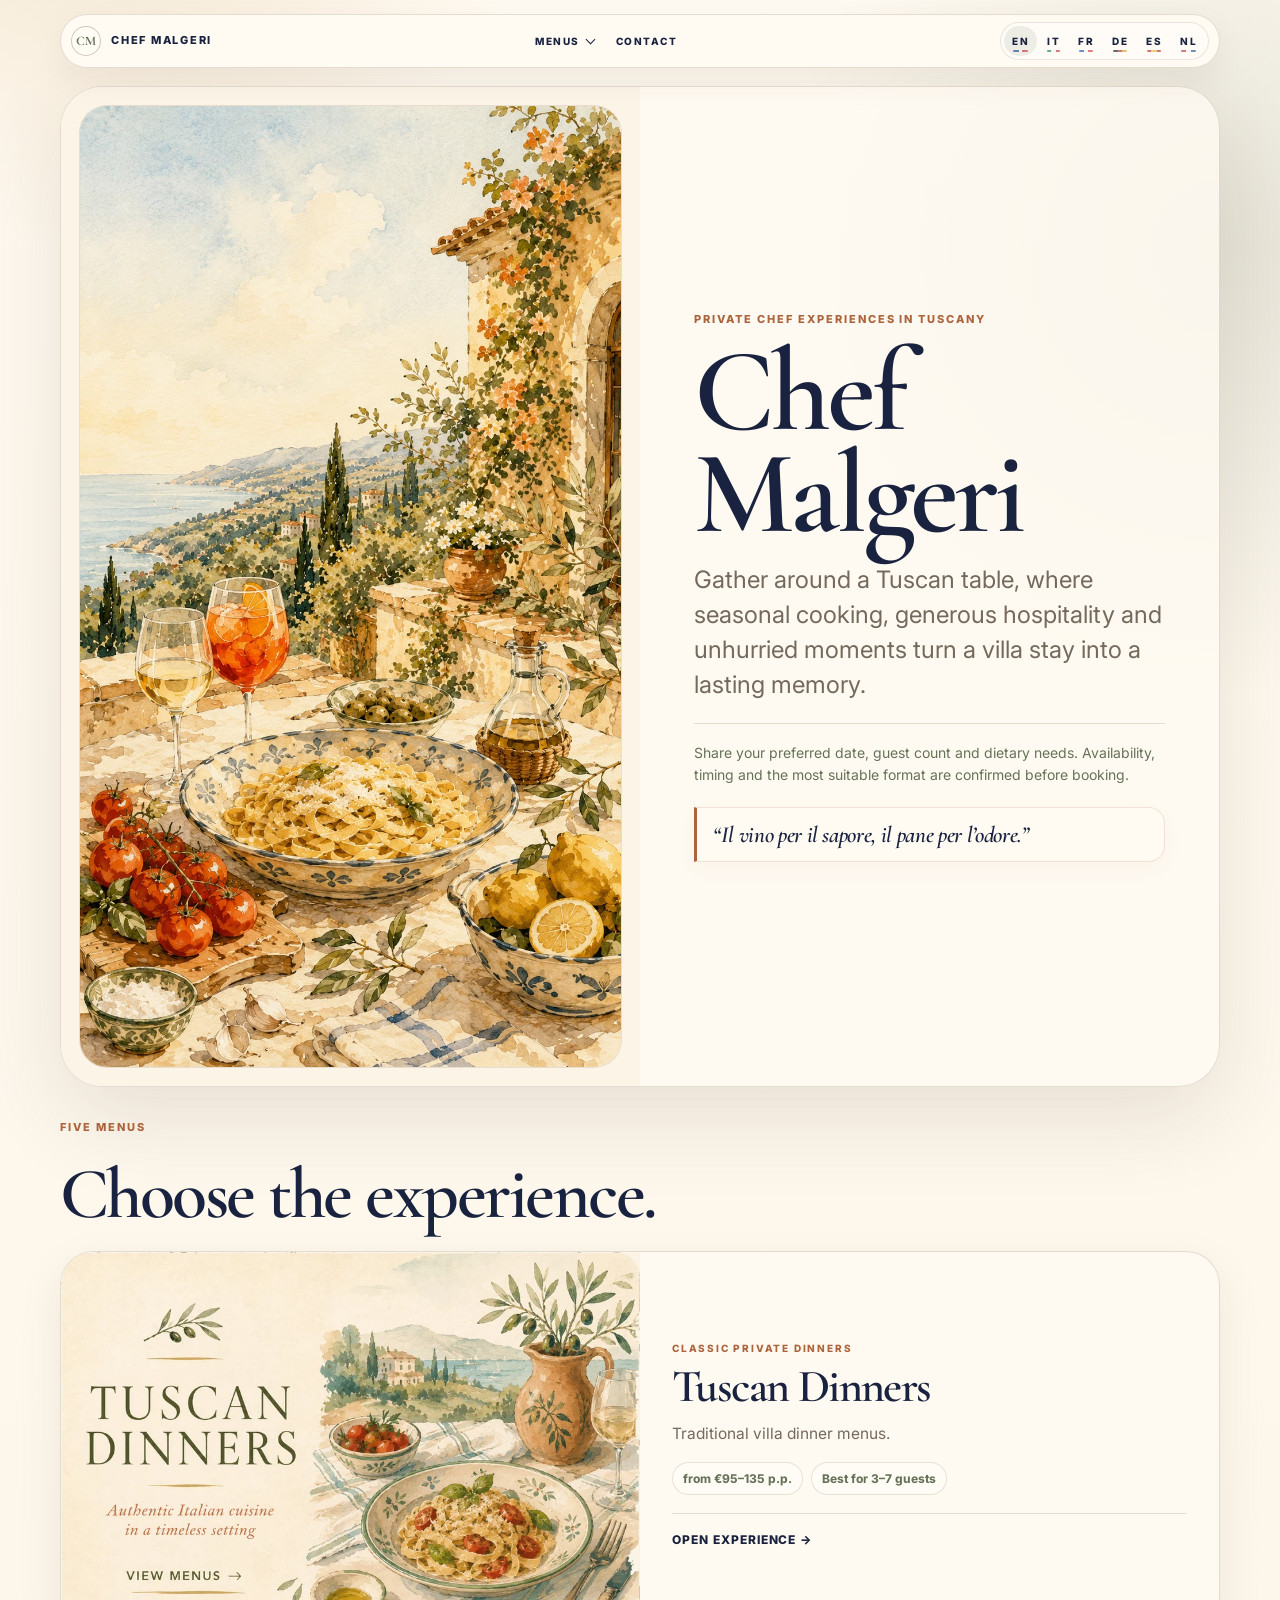
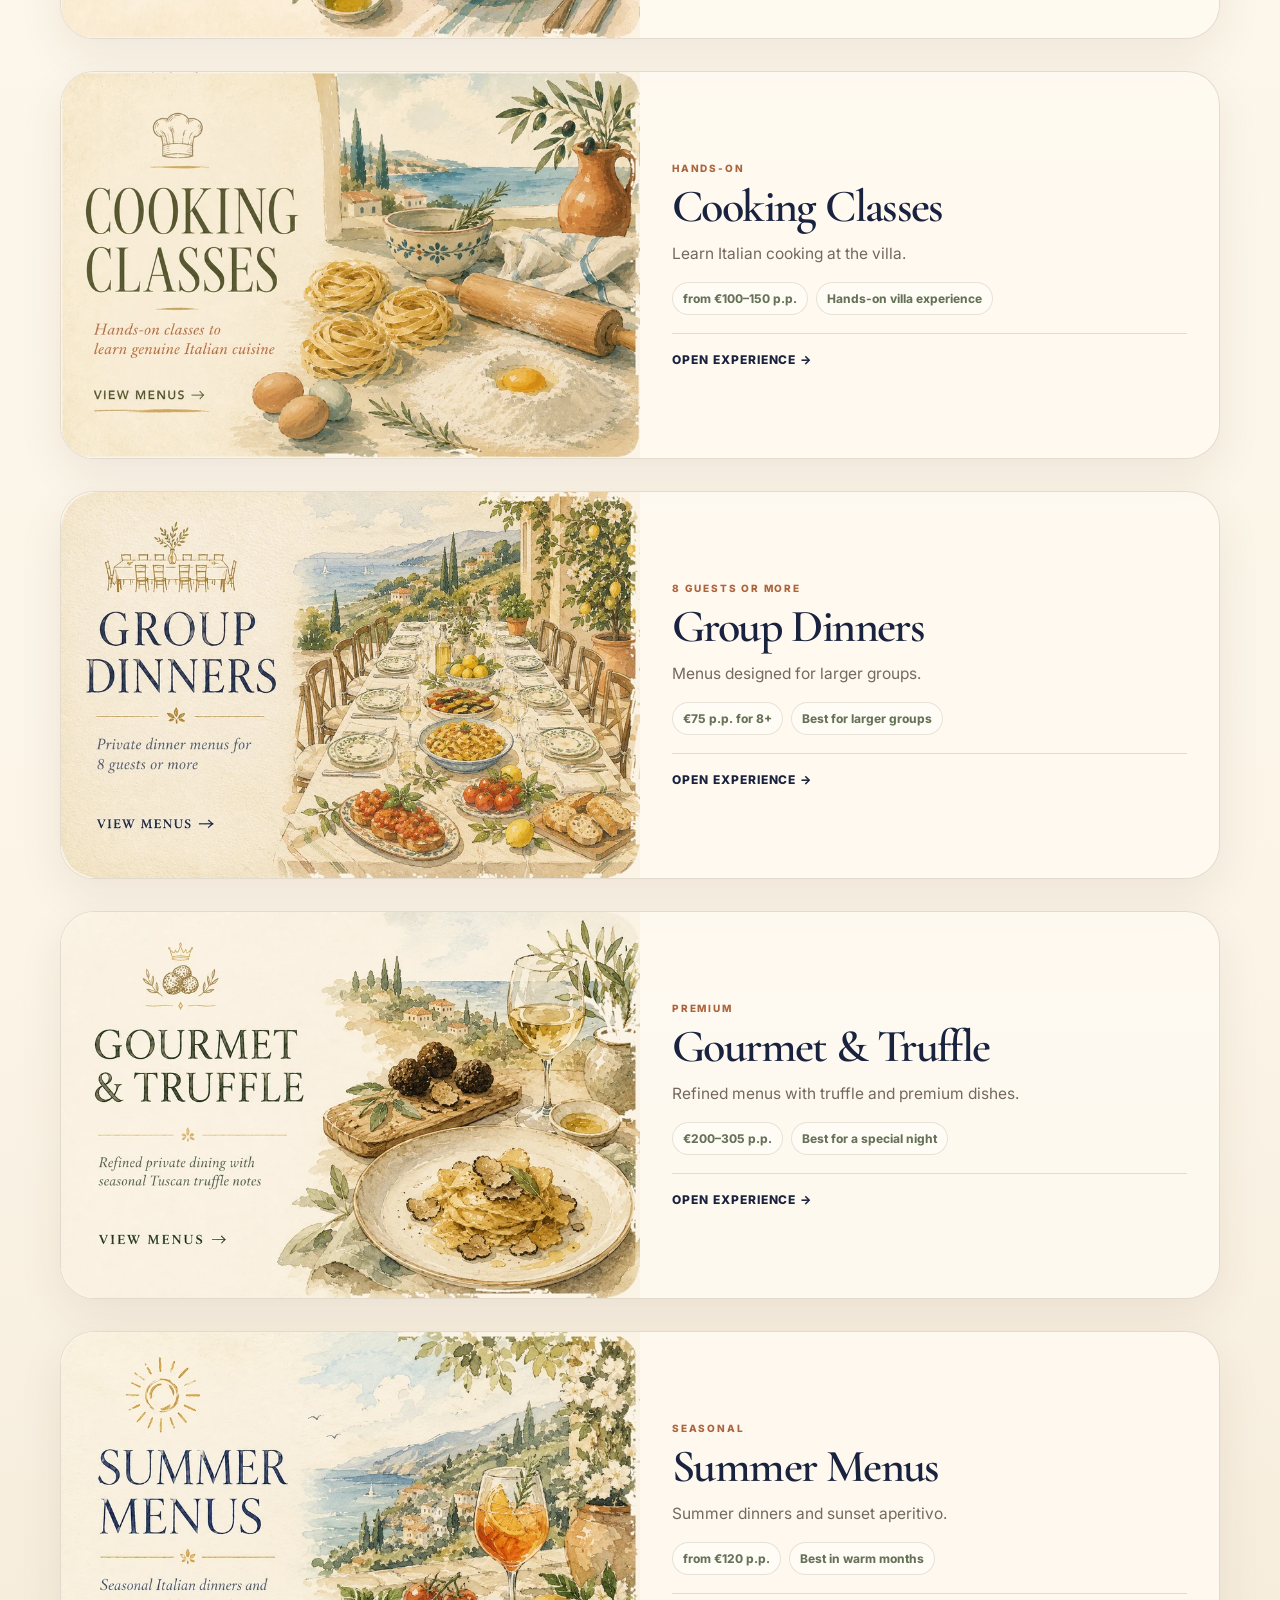
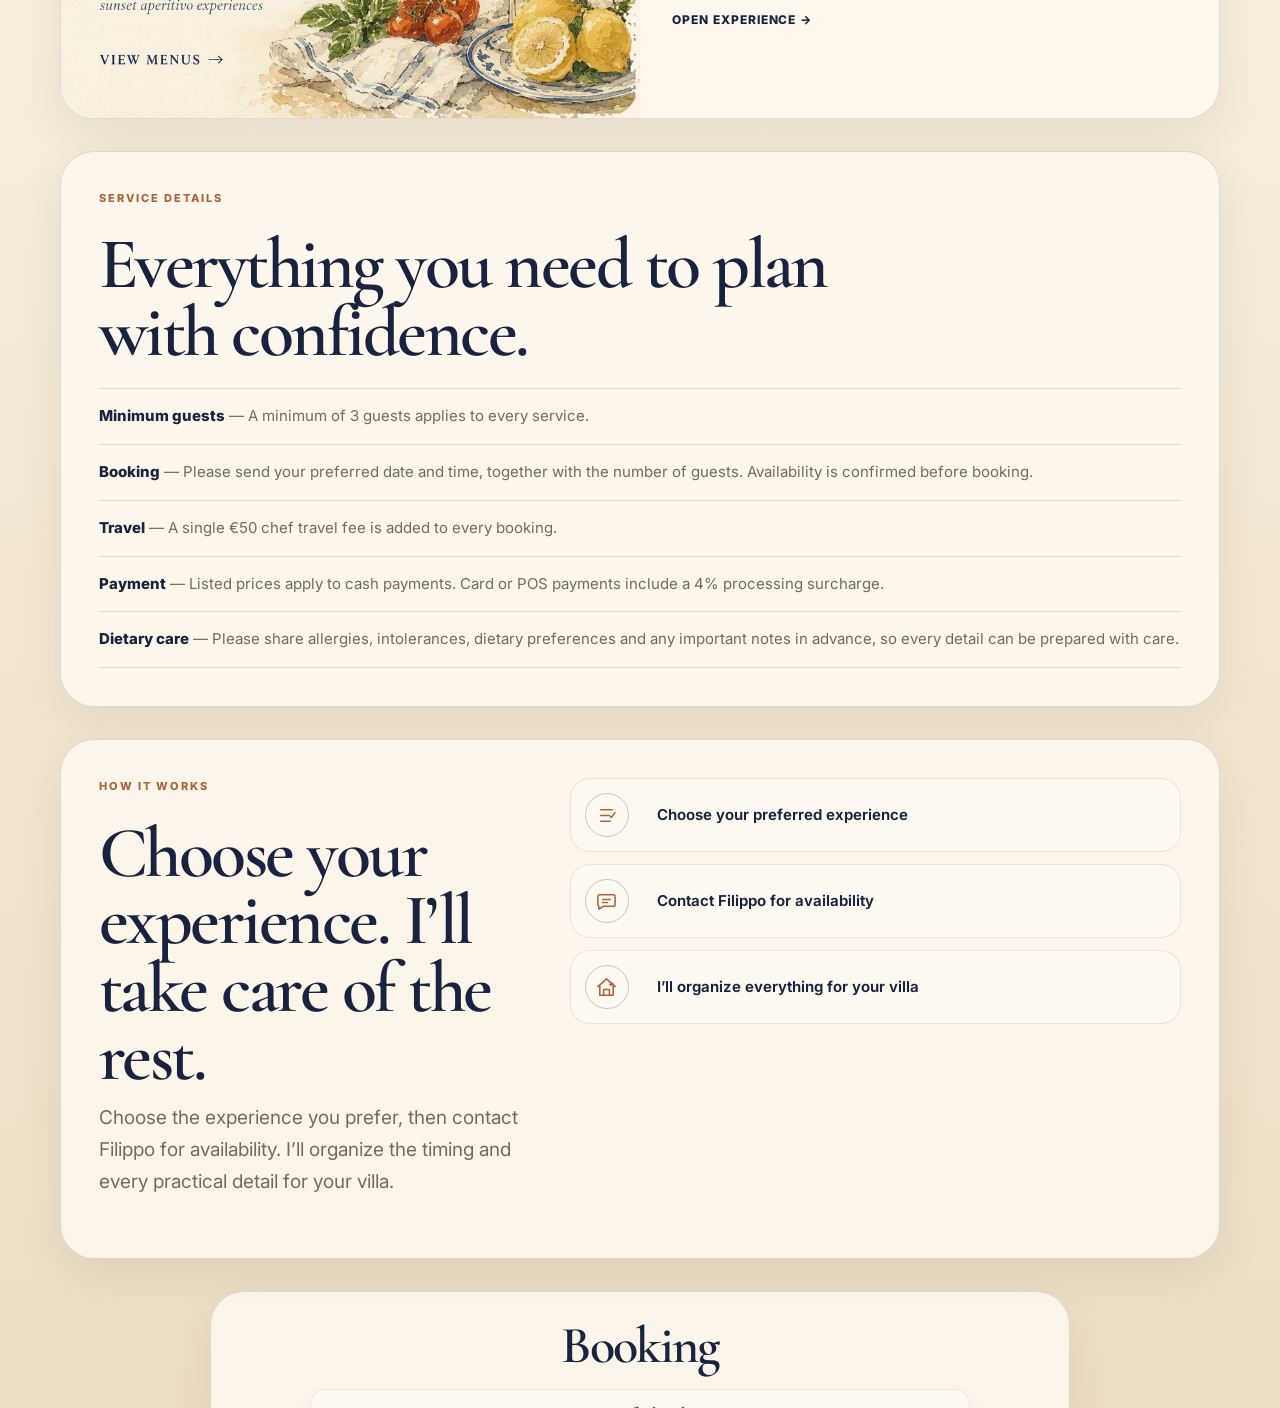
==== commit e75c77c0: "Fix cached home styling" ====
--- a/index.html
+++ b/index.html
@@ -21,7 +21,7 @@
 <meta content="Private Chef Malgeri experiences in Tuscany: Tuscan dinners, cooking classes, group dinners, gourmet truffle menus and summer menus." name="twitter:description"/>
 <meta content="https://filippo-chef-malgeri.moghito.com/assets/og-chef-malgeri.jpg" name="twitter:image"/><meta content="Watercolor table setting for Chef Malgeri private dining in Tuscany." name="twitter:image:alt"/>
 <link href="https://filippo-chef-malgeri.moghito.com/" rel="canonical"/>
-<link href="assets/chef-v2.css" rel="stylesheet"/>
+<link href="assets/chef-v2.css?v=20260714-1" rel="stylesheet"/>
 <link href="https://fonts.googleapis.com" rel="preconnect"/><link crossorigin="" href="https://fonts.gstatic.com" rel="preconnect"/><link href="https://fonts.googleapis.com/css2?family=Cormorant+Garamond:wght@500;600;700&amp;family=Inter:wght@400;500;600;700;800&amp;display=swap" rel="stylesheet"/></head>
 <body data-contact-context="private-dining">
 <a class="skip-link" href="#experiences">Skip to experiences</a>
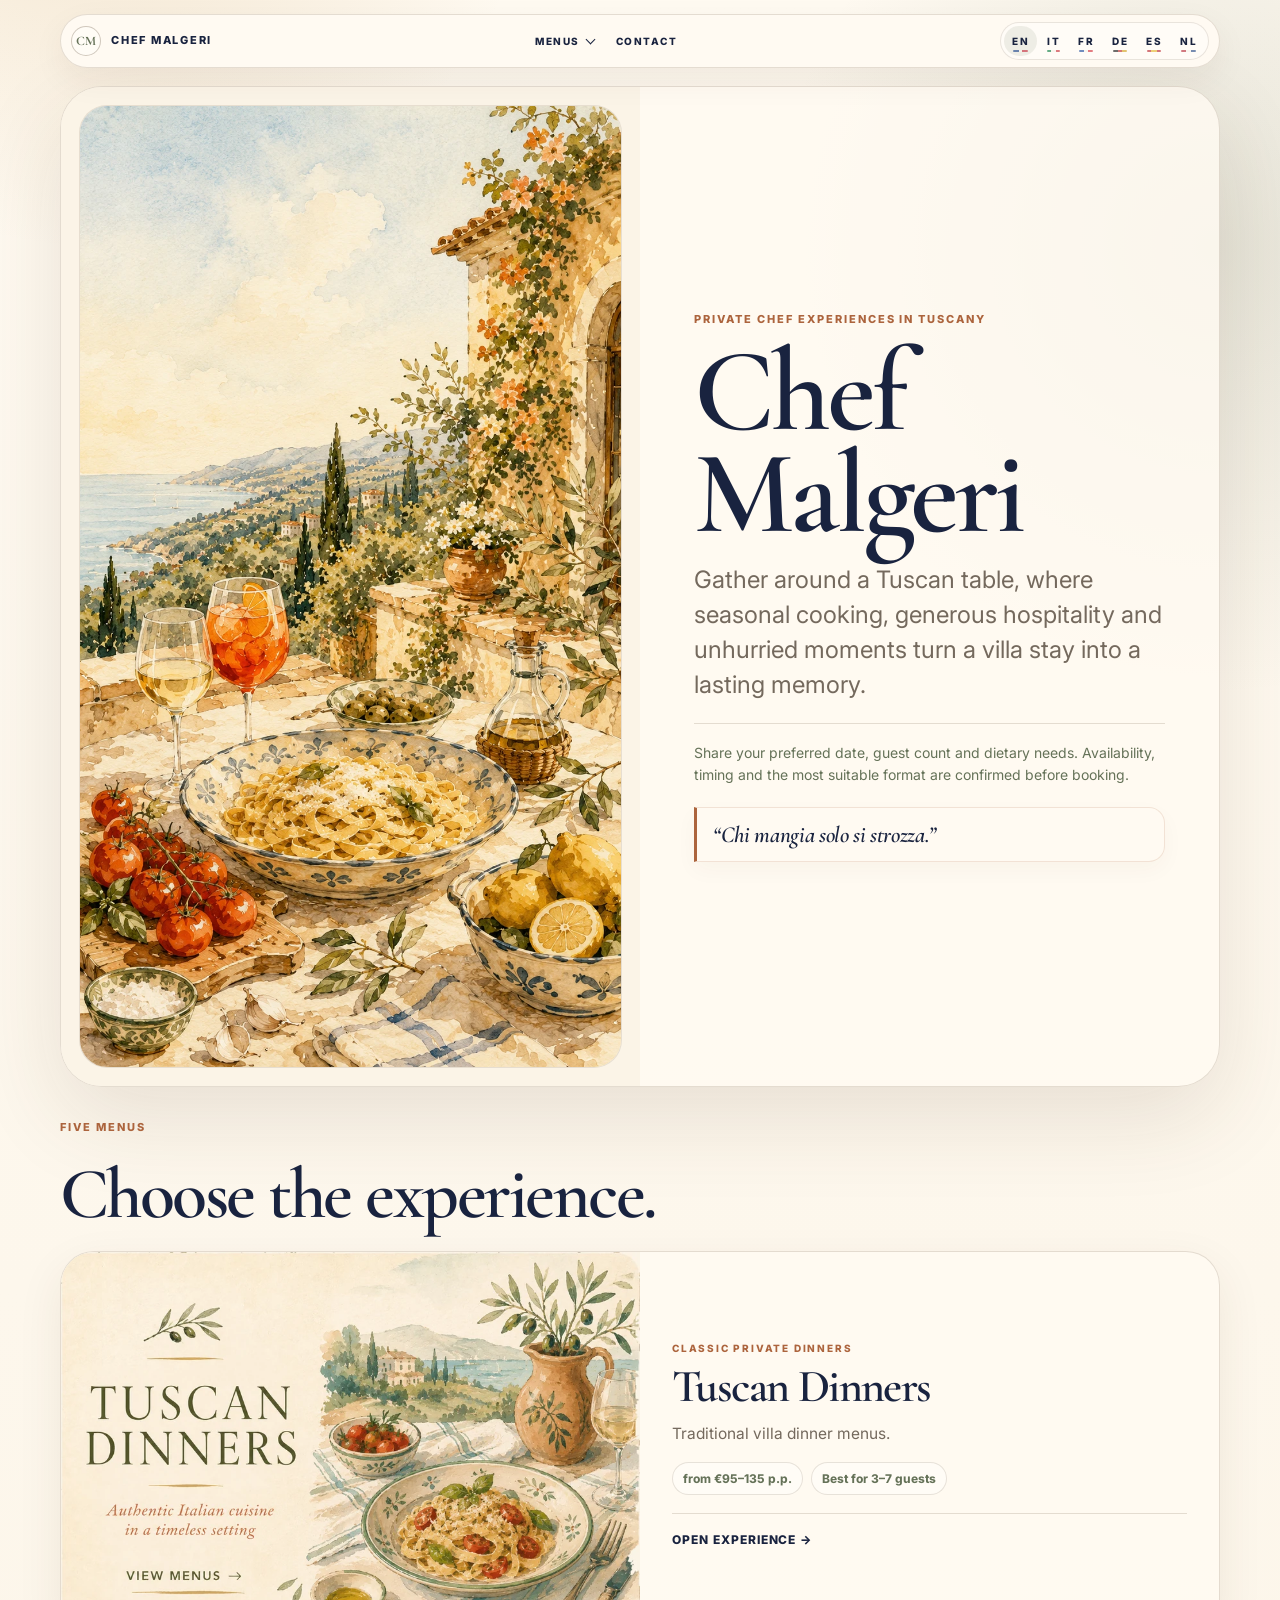
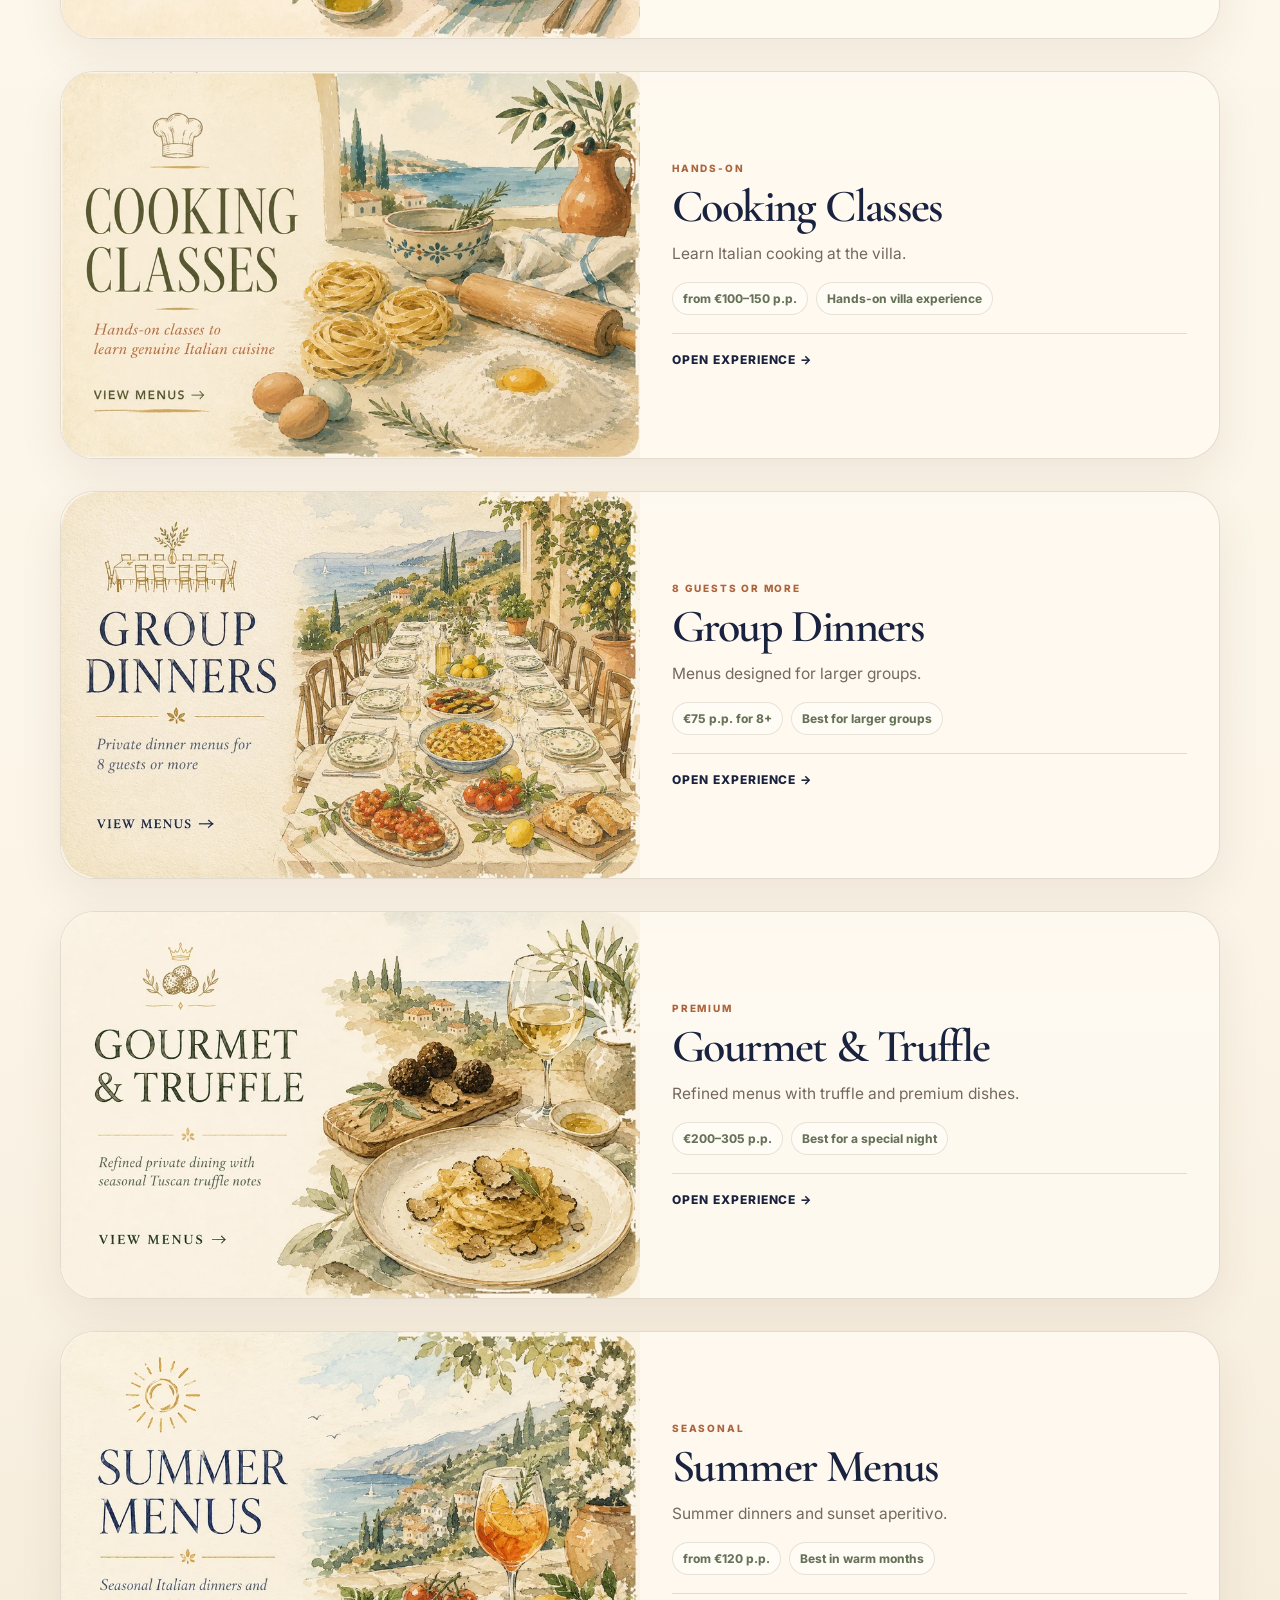
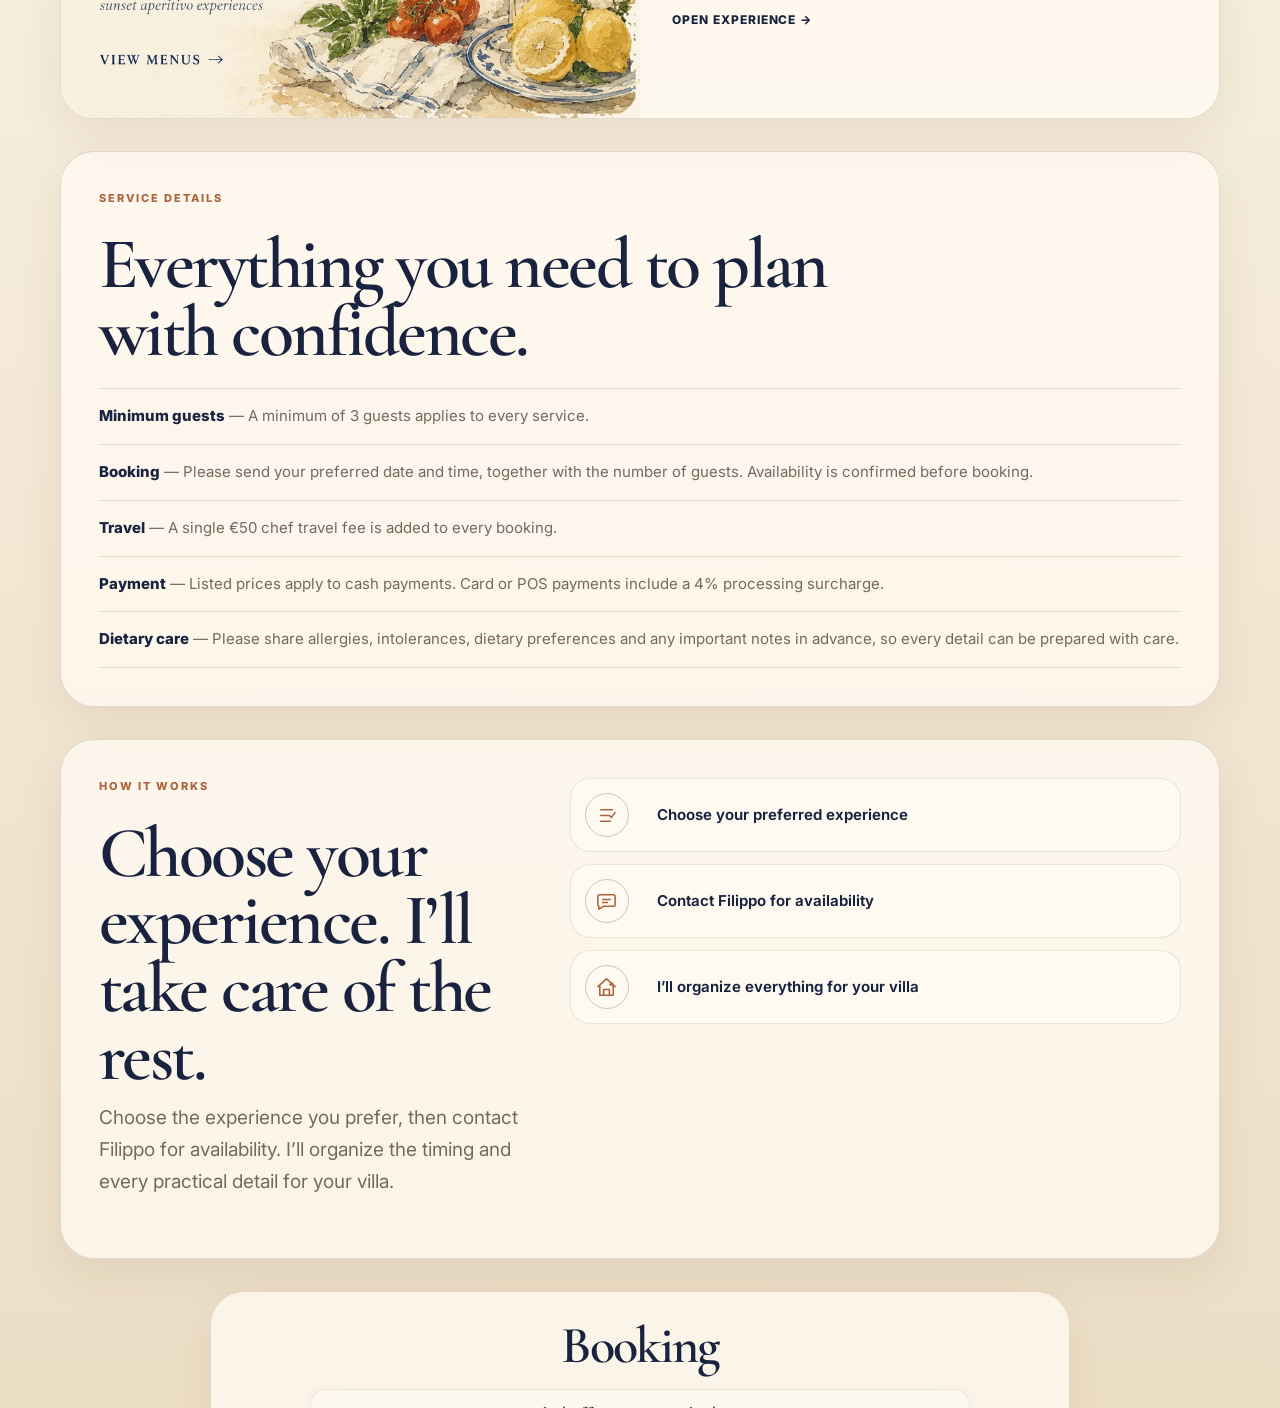
==== commit b374f881: "Refresh home translations" ====
--- a/index.html
+++ b/index.html
@@ -137,5 +137,5 @@
 <footer class="site-footer">
 <p>Made with love by Filippo Severi.</p>
 </footer>
-<script defer="True" src="assets/i18n.js"></script></body>
+<script defer="True" src="assets/i18n.js?v=20260714-1"></script></body>
 </html>
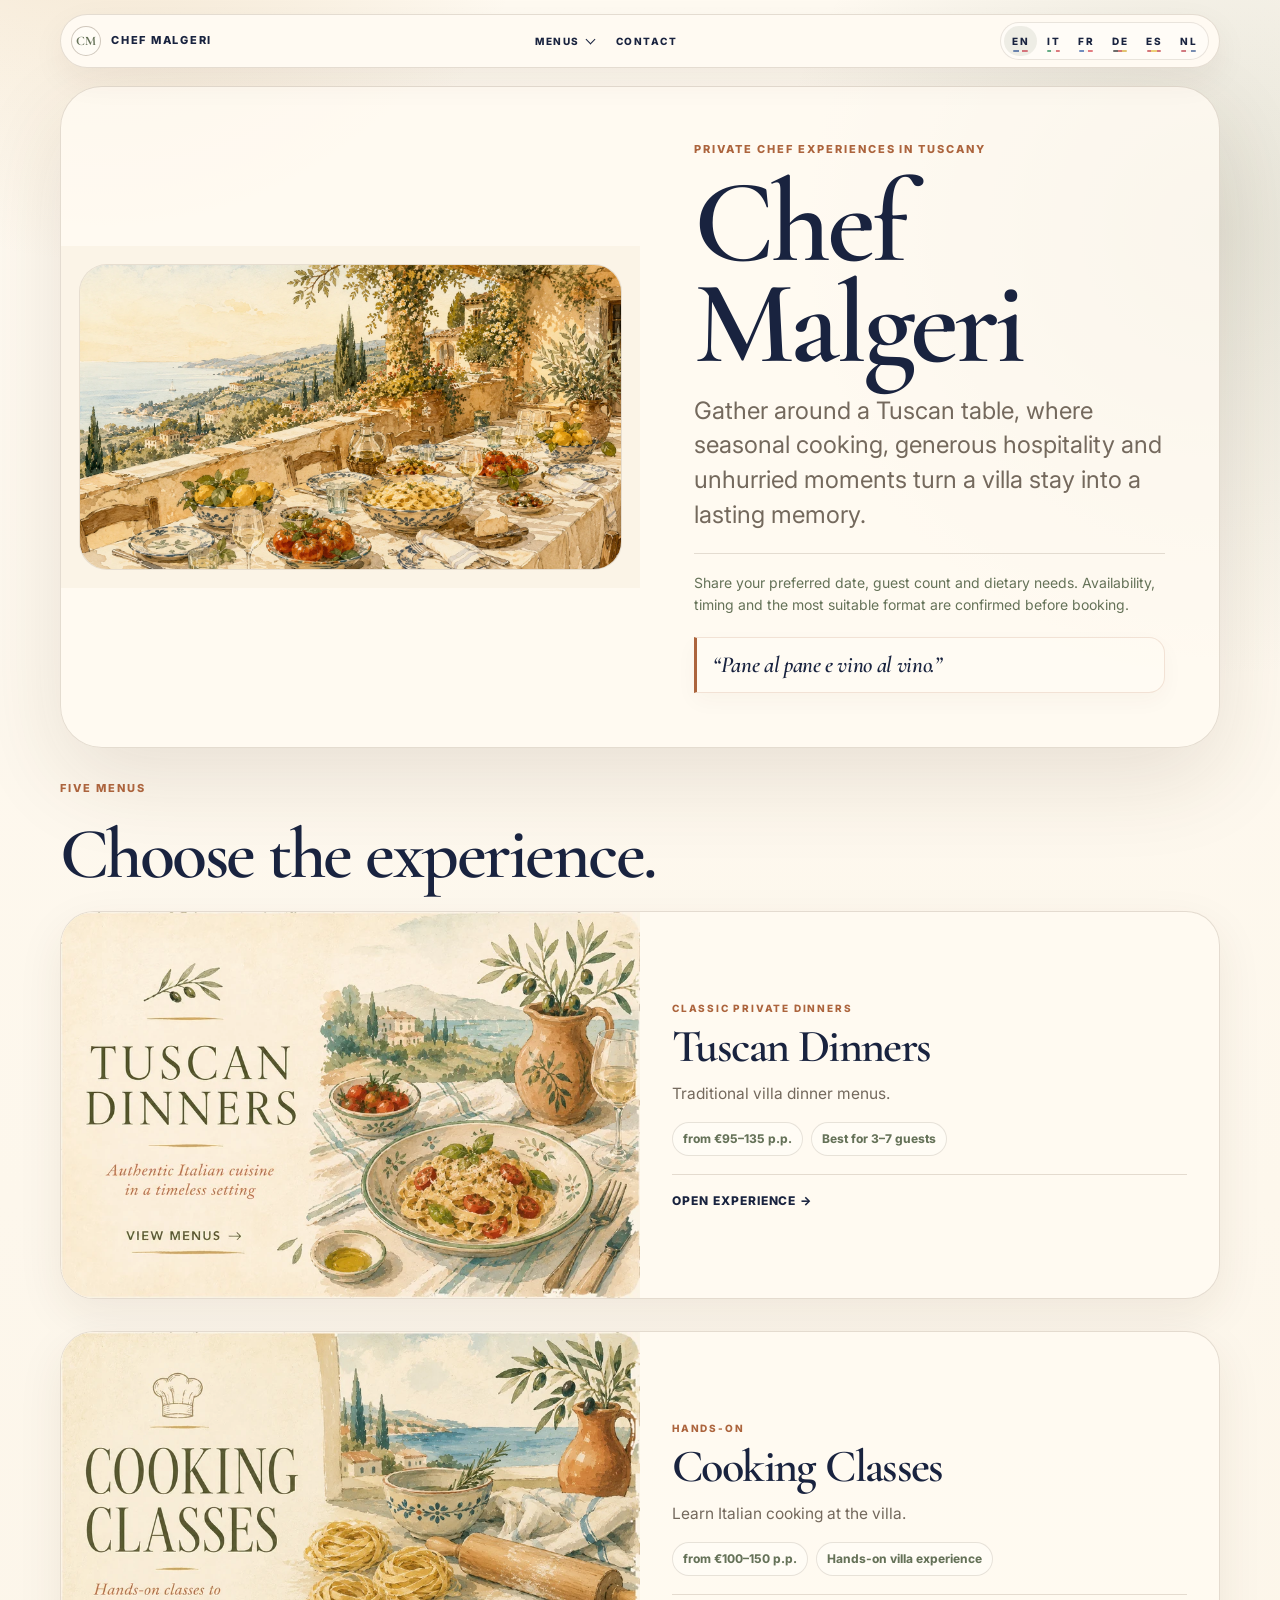
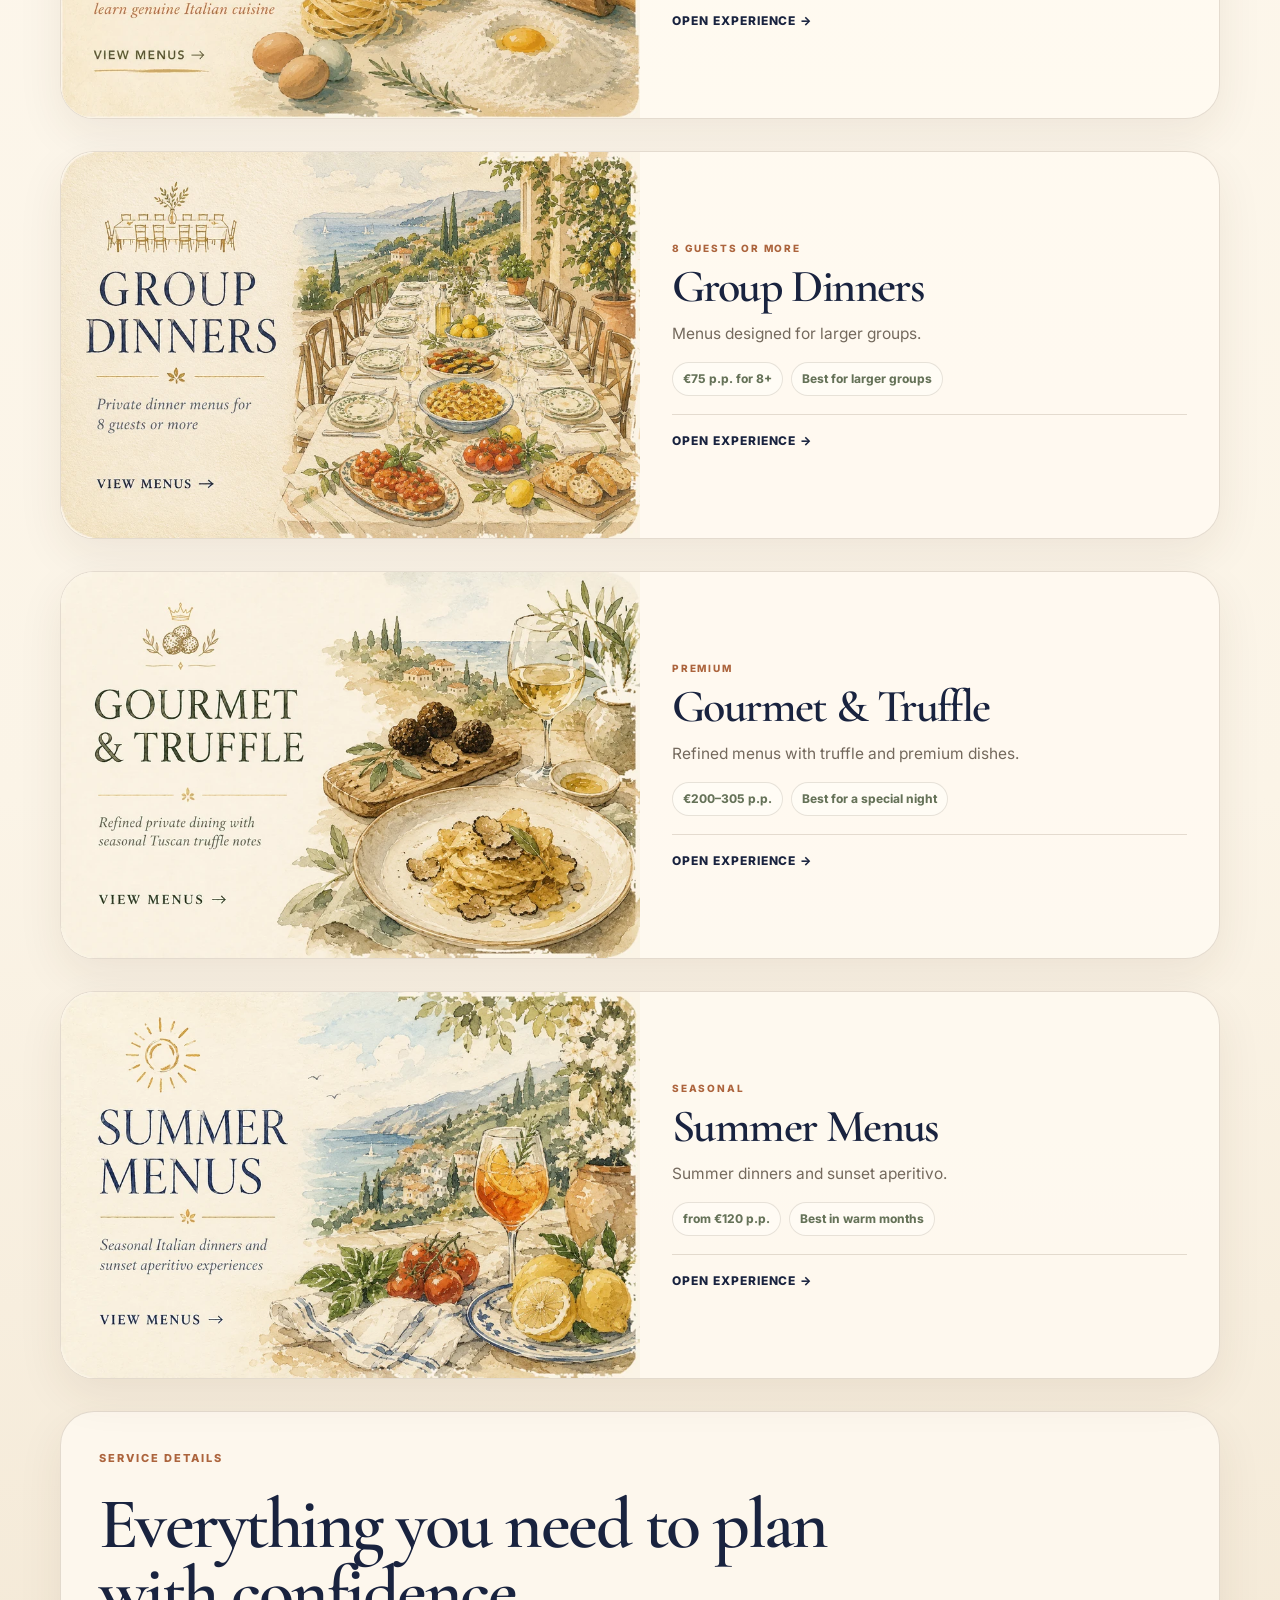
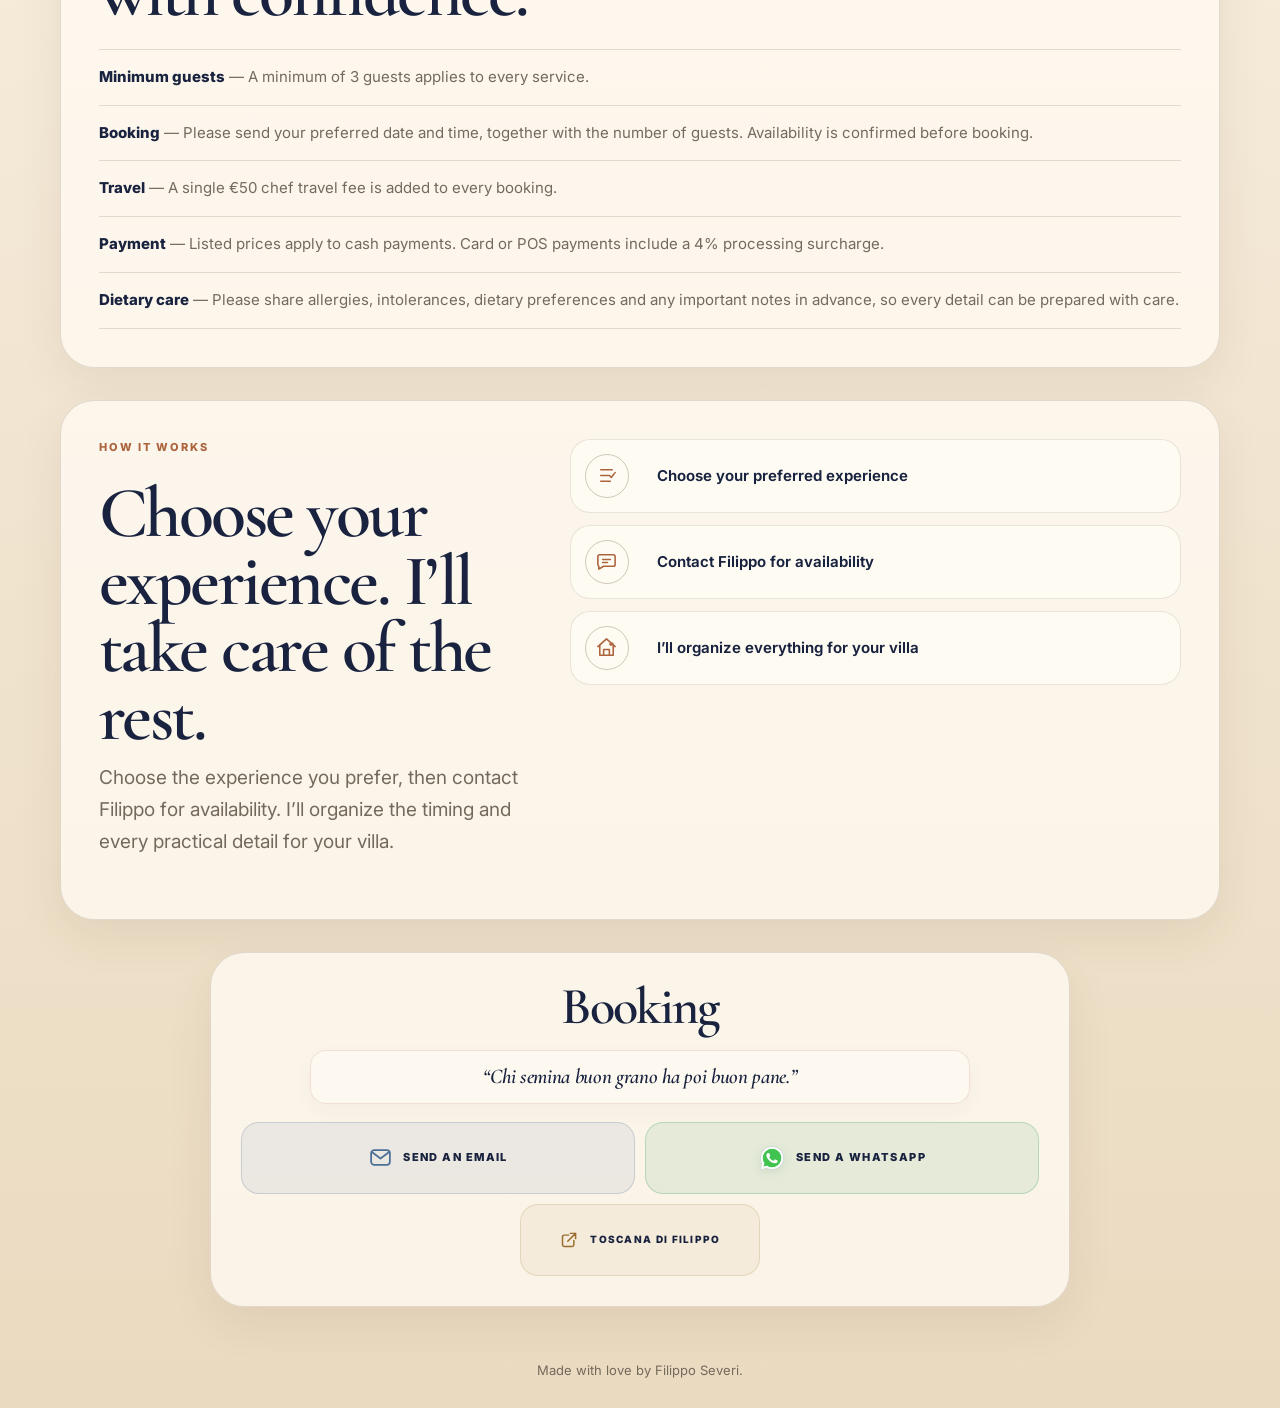
==== commit fca352df: "Add premium site welcome reveal" ====
--- a/index.html
+++ b/index.html
@@ -21,7 +21,8 @@
 <meta content="Private Chef Malgeri experiences in Tuscany: Tuscan dinners, cooking classes, group dinners, gourmet truffle menus and summer menus." name="twitter:description"/>
 <meta content="https://filippo-chef-malgeri.moghito.com/assets/og-chef-malgeri.jpg" name="twitter:image"/><meta content="Watercolor table setting for Chef Malgeri private dining in Tuscany." name="twitter:image:alt"/>
 <link href="https://filippo-chef-malgeri.moghito.com/" rel="canonical"/>
-<link href="assets/chef-v2.css?v=20260714-1" rel="stylesheet"/>
+<script>try{if(!sessionStorage.getItem("chefMalgeriWelcomeShown")){document.documentElement.classList.add("chef-welcome");sessionStorage.setItem("chefMalgeriWelcomeShown","1")}}catch(e){document.documentElement.classList.add("chef-welcome")}</script>
+<link href="assets/chef-v2.css?v=20260714-2" rel="stylesheet"/>
 <link href="https://fonts.googleapis.com" rel="preconnect"/><link crossorigin="" href="https://fonts.gstatic.com" rel="preconnect"/><link href="https://fonts.googleapis.com/css2?family=Cormorant+Garamond:wght@500;600;700&amp;family=Inter:wght@400;500;600;700;800&amp;display=swap" rel="stylesheet"/></head>
 <body data-contact-context="private-dining">
 <a class="skip-link" href="#experiences">Skip to experiences</a>
--- a/assets/chef-v2.css
+++ b/assets/chef-v2.css
@@ -357,3 +357,16 @@
 }
 .site-header .nav-dropdown{align-self:center!important;}
 .italian-quote cite{display:none!important;}
+
+/* v16 premium first-visit reveal */
+html.chef-welcome body::before,html.chef-welcome body::after{position:fixed;pointer-events:none;}
+html.chef-welcome body::before{content:"";inset:0;z-index:2147483646;background:radial-gradient(circle at 50% 44%,rgba(255,252,245,.64),rgba(244,231,207,.90) 56%,rgba(232,215,185,.96)),rgba(251,244,231,.92);-webkit-backdrop-filter:blur(18px) saturate(.82);backdrop-filter:blur(18px) saturate(.82);animation:chef-welcome-veil 1.12s cubic-bezier(.22,.78,.24,1) forwards;}
+html.chef-welcome body::after{content:"CM";left:50%;top:50%;z-index:2147483647;width:76px;height:76px;display:grid;place-items:center;border:1px solid rgba(87,65,42,.30);border-radius:50%;color:#657258;background:rgba(255,253,248,.82);box-shadow:0 18px 52px rgba(75,48,22,.14);font:700 23px/1 "Cormorant Garamond",Georgia,serif;letter-spacing:.04em;transform:translate(-50%,-50%);animation:chef-welcome-mark 1.02s cubic-bezier(.22,.78,.24,1) forwards;}
+html.chef-welcome .site-header{animation:chef-welcome-header .94s .10s cubic-bezier(.22,.78,.24,1) both;}
+html.chef-welcome main,html.chef-welcome .site-footer{animation:chef-welcome-content 1.04s .14s cubic-bezier(.22,.78,.24,1) both;}
+@keyframes chef-welcome-veil{0%,18%{opacity:1}100%{opacity:0;visibility:hidden}}
+@keyframes chef-welcome-mark{0%{opacity:0;transform:translate(-50%,-50%) scale(.86);filter:blur(7px)}24%{opacity:1;transform:translate(-50%,-50%) scale(1);filter:blur(0)}66%{opacity:1;transform:translate(-50%,-50%) scale(1);filter:blur(0)}100%{opacity:0;transform:translate(-50%,-54%) scale(1.04);filter:blur(2px);visibility:hidden}}
+@keyframes chef-welcome-header{from{opacity:0;transform:translateY(-8px);filter:blur(8px)}to{opacity:1;transform:translateY(0);filter:blur(0)}}
+@keyframes chef-welcome-content{from{opacity:.18;transform:translateY(10px) scale(.996);filter:blur(12px)}to{opacity:1;transform:translateY(0) scale(1);filter:blur(0)}}
+@media(max-width:640px){html.chef-welcome body::after{width:66px;height:66px;font-size:20px}}
+@media(prefers-reduced-motion:reduce){html.chef-welcome body::before,html.chef-welcome body::after{display:none!important}html.chef-welcome .site-header,html.chef-welcome main,html.chef-welcome .site-footer{animation:none!important}}
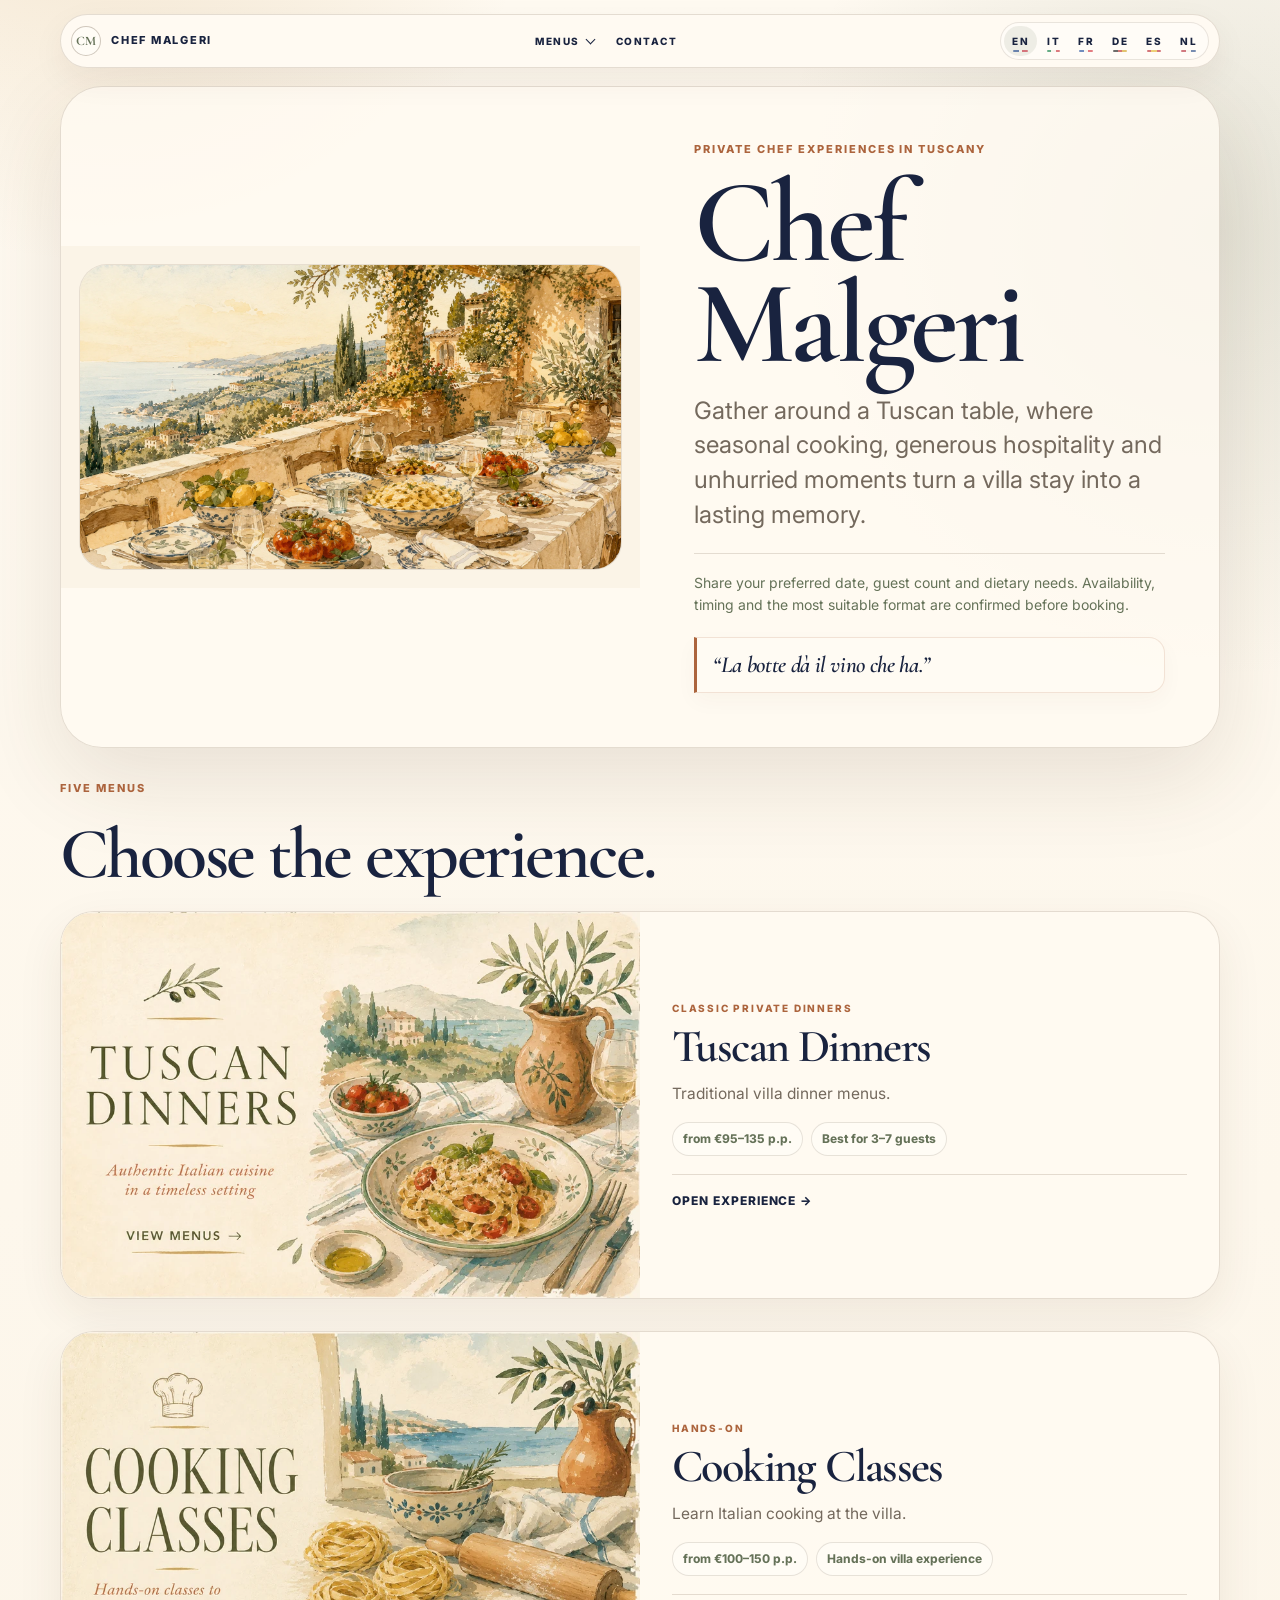
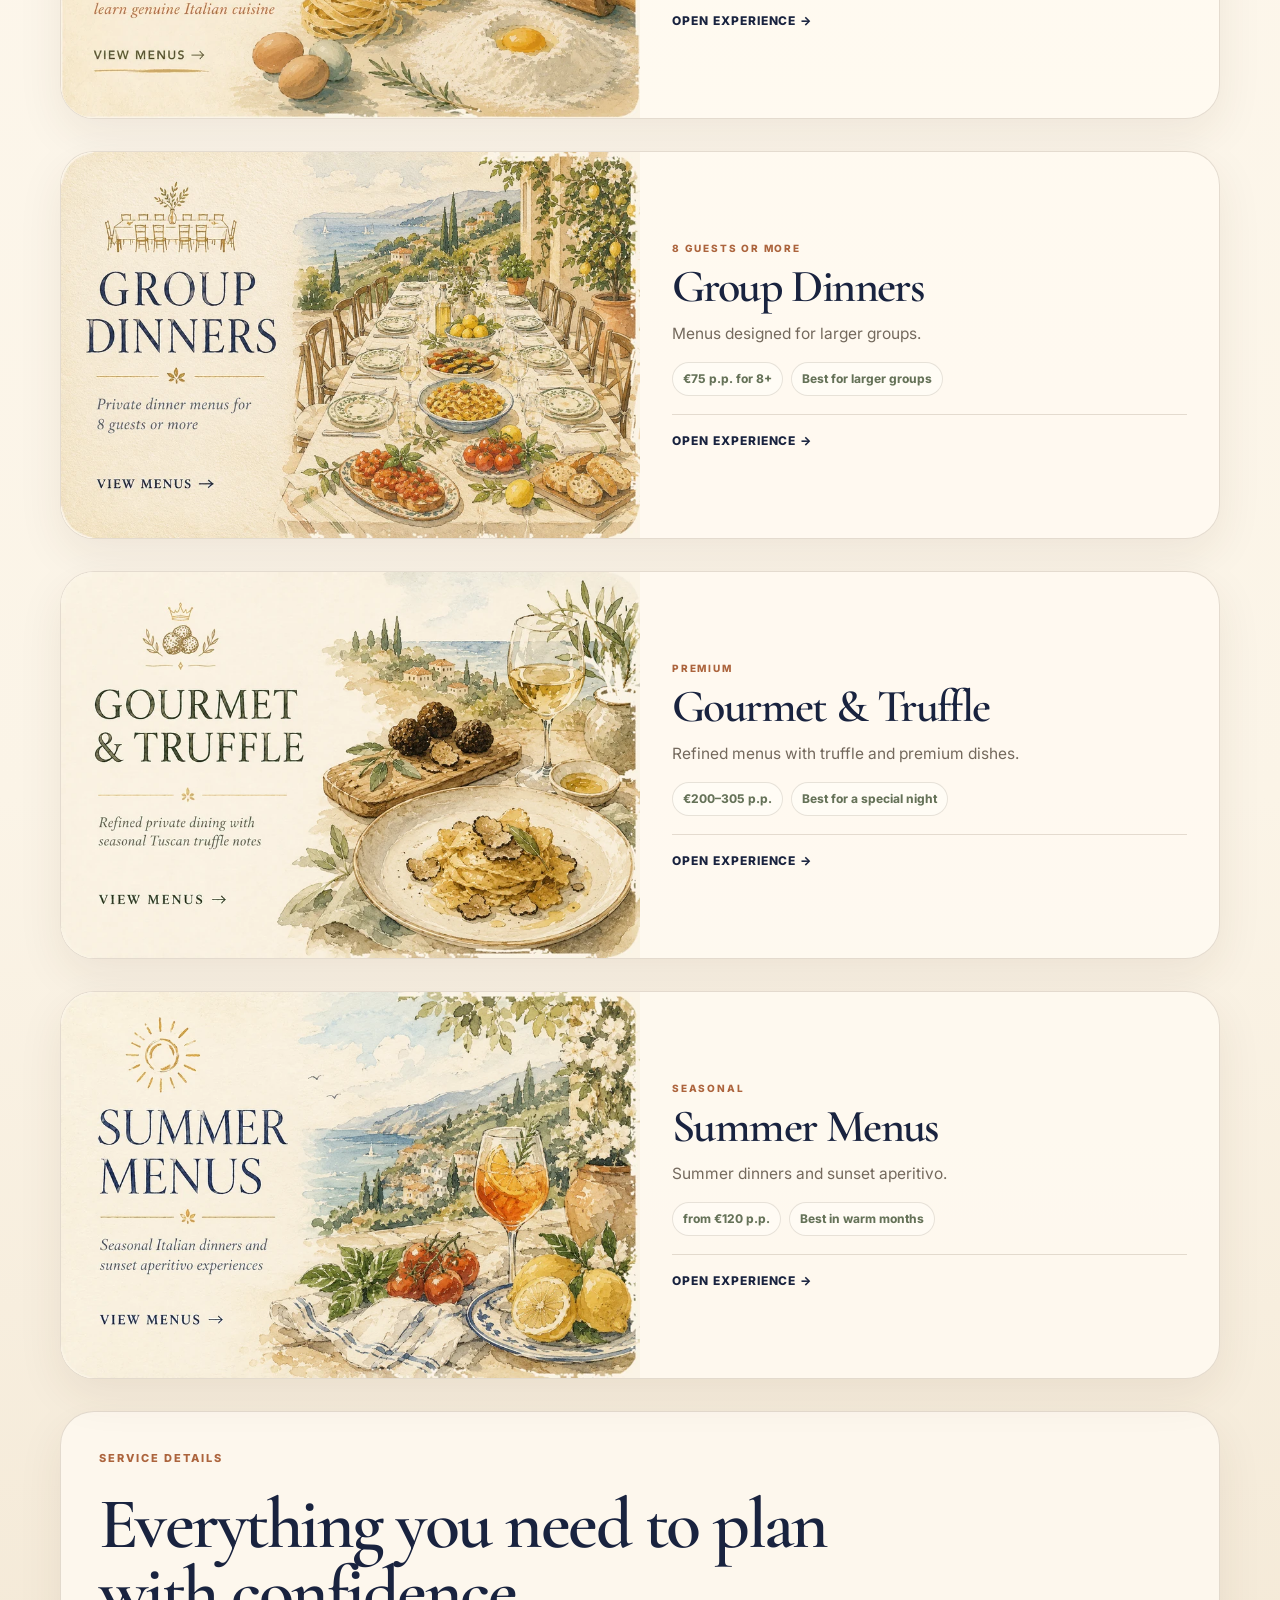
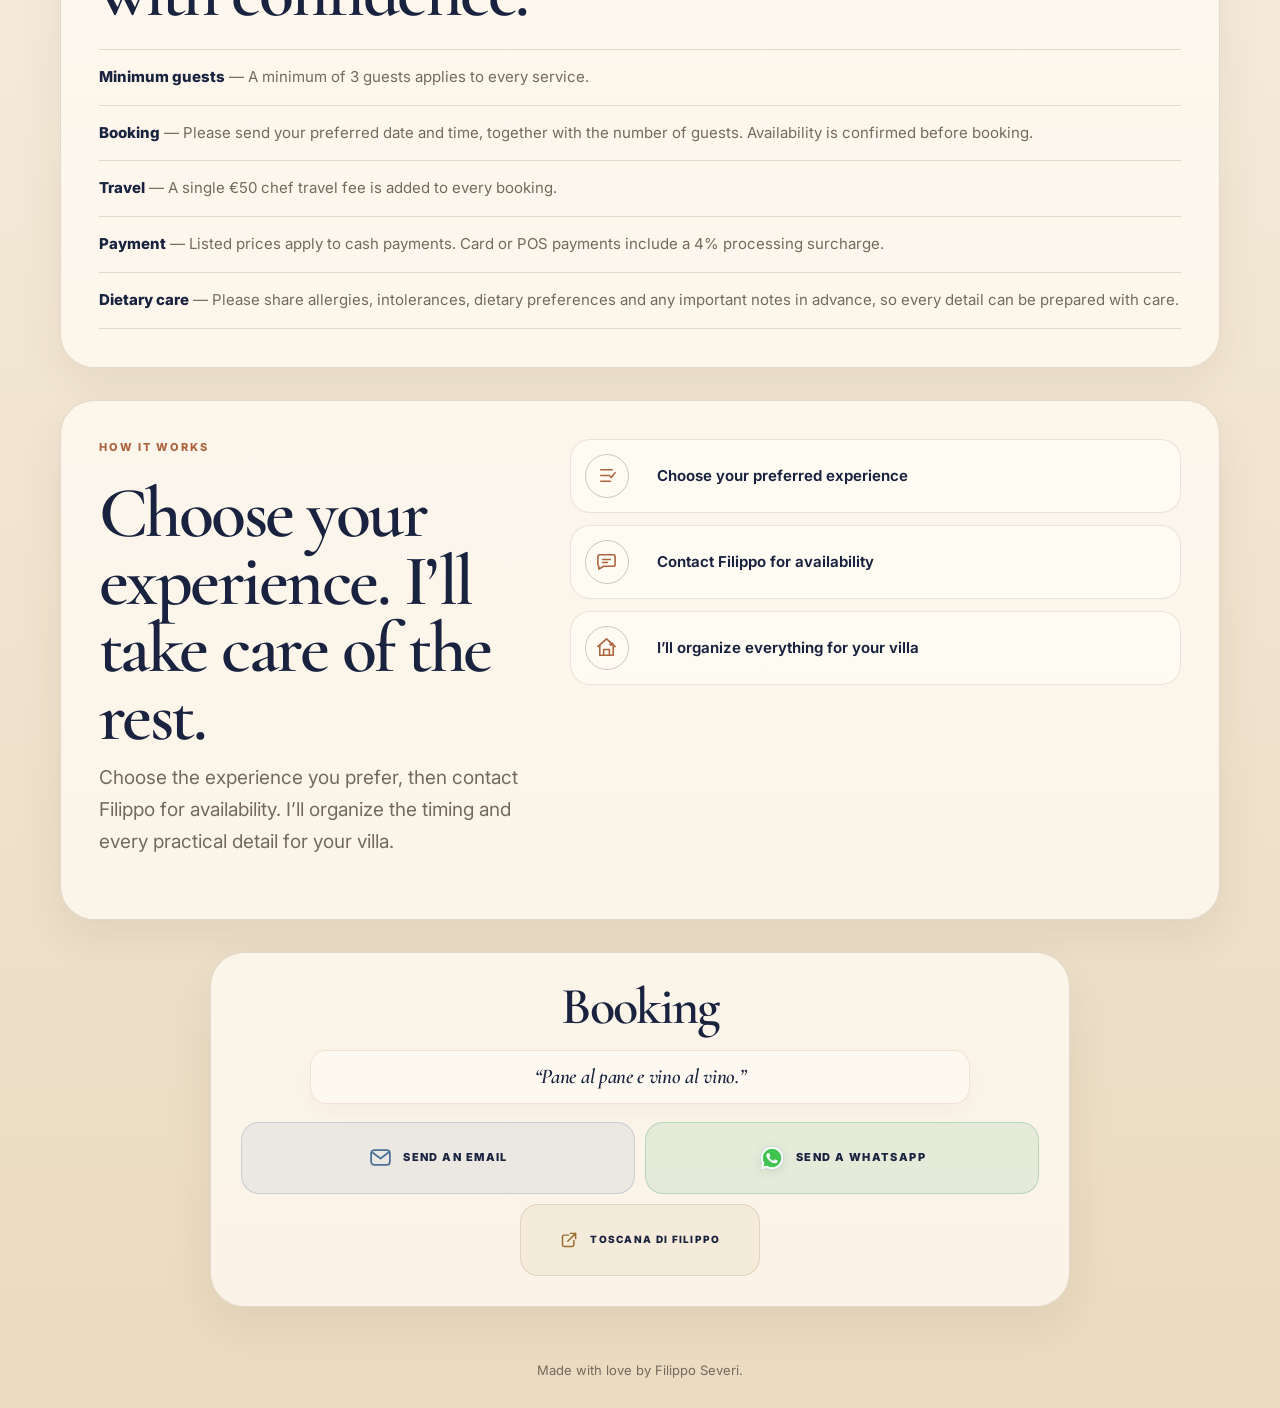
==== commit a5dadba8: "Fix welcome visibility and compact mobile hero" ====
--- a/index.html
+++ b/index.html
@@ -21,8 +21,8 @@
 <meta content="Private Chef Malgeri experiences in Tuscany: Tuscan dinners, cooking classes, group dinners, gourmet truffle menus and summer menus." name="twitter:description"/>
 <meta content="https://filippo-chef-malgeri.moghito.com/assets/og-chef-malgeri.jpg" name="twitter:image"/><meta content="Watercolor table setting for Chef Malgeri private dining in Tuscany." name="twitter:image:alt"/>
 <link href="https://filippo-chef-malgeri.moghito.com/" rel="canonical"/>
-<script>try{if(!sessionStorage.getItem("chefMalgeriWelcomeShown")){document.documentElement.classList.add("chef-welcome");sessionStorage.setItem("chefMalgeriWelcomeShown","1")}}catch(e){document.documentElement.classList.add("chef-welcome")}</script>
-<link href="assets/chef-v2.css?v=20260714-2" rel="stylesheet"/>
+<script>try{if(!sessionStorage.getItem("chefMalgeriWelcomeShownV2")){document.documentElement.classList.add("chef-welcome");sessionStorage.setItem("chefMalgeriWelcomeShownV2","1")}}catch(e){document.documentElement.classList.add("chef-welcome")}</script>
+<link href="assets/chef-v2.css?v=20260714-3" rel="stylesheet"/>
 <link href="https://fonts.googleapis.com" rel="preconnect"/><link crossorigin="" href="https://fonts.gstatic.com" rel="preconnect"/><link href="https://fonts.googleapis.com/css2?family=Cormorant+Garamond:wght@500;600;700&amp;family=Inter:wght@400;500;600;700;800&amp;display=swap" rel="stylesheet"/></head>
 <body data-contact-context="private-dining">
 <a class="skip-link" href="#experiences">Skip to experiences</a>
@@ -51,7 +51,6 @@
 <main>
 <section aria-labelledby="page-title" class="hero home-hero">
 <picture class="hero-image">
-<source height="1672" media="(max-width: 700px)" srcset="assets/home-hero-mobile.webp" width="941"/>
 <img alt="Watercolor terrace table in Tuscany with pasta, lemons, tomatoes, wine and a coastal landscape." src="assets/home-hero-desktop.webp" fetchpriority="high" height="941" width="1672"/>
 </picture>
 <div class="hero-copy">
--- a/assets/chef-v2.css
+++ b/assets/chef-v2.css
@@ -369,4 +369,16 @@
 @keyframes chef-welcome-header{from{opacity:0;transform:translateY(-8px);filter:blur(8px)}to{opacity:1;transform:translateY(0);filter:blur(0)}}
 @keyframes chef-welcome-content{from{opacity:.18;transform:translateY(10px) scale(.996);filter:blur(12px)}to{opacity:1;transform:translateY(0) scale(1);filter:blur(0)}}
 @media(max-width:640px){html.chef-welcome body::after{width:66px;height:66px;font-size:20px}}
-@media(prefers-reduced-motion:reduce){html.chef-welcome body::before,html.chef-welcome body::after{display:none!important}html.chef-welcome .site-header,html.chef-welcome main,html.chef-welcome .site-footer{animation:none!important}}+@keyframes chef-welcome-soft-fade{0%,34%{opacity:1}100%{opacity:0;visibility:hidden}}
+@keyframes chef-welcome-soft-content{from{opacity:.72}to{opacity:1}}
+@media(prefers-reduced-motion:reduce){html.chef-welcome body::before{display:block!important;-webkit-backdrop-filter:none!important;backdrop-filter:none!important;animation:chef-welcome-soft-fade .78s ease-out forwards!important}html.chef-welcome body::after{display:grid!important;filter:none!important;transform:translate(-50%,-50%)!important;animation:chef-welcome-soft-fade .68s ease-out forwards!important}html.chef-welcome .site-header,html.chef-welcome main,html.chef-welcome .site-footer{filter:none!important;transform:none!important;animation:chef-welcome-soft-content .58s ease-out both!important}}
+/* v17 compact horizontal mobile hero */
+@media(max-width:680px){
+  .home-hero .hero-image{padding:8px!important;}
+  .home-hero .hero-image img{width:100%!important;height:auto!important;max-height:none!important;aspect-ratio:16/9;object-fit:cover!important;border-radius:18px!important;}
+  .home-hero .hero-copy{padding:18px 20px 22px!important;}
+  .home-hero h1{font-size:clamp(50px,14.5vw,64px);line-height:.9;}
+  .home-hero .lead{margin-top:14px;font-size:16px;line-height:1.42;}
+  .home-hero .soft-note{margin-top:14px;padding-top:12px;font-size:13px;line-height:1.5;}
+  .home-hero .hero-quote{margin-top:12px;padding:10px 12px;}
+}
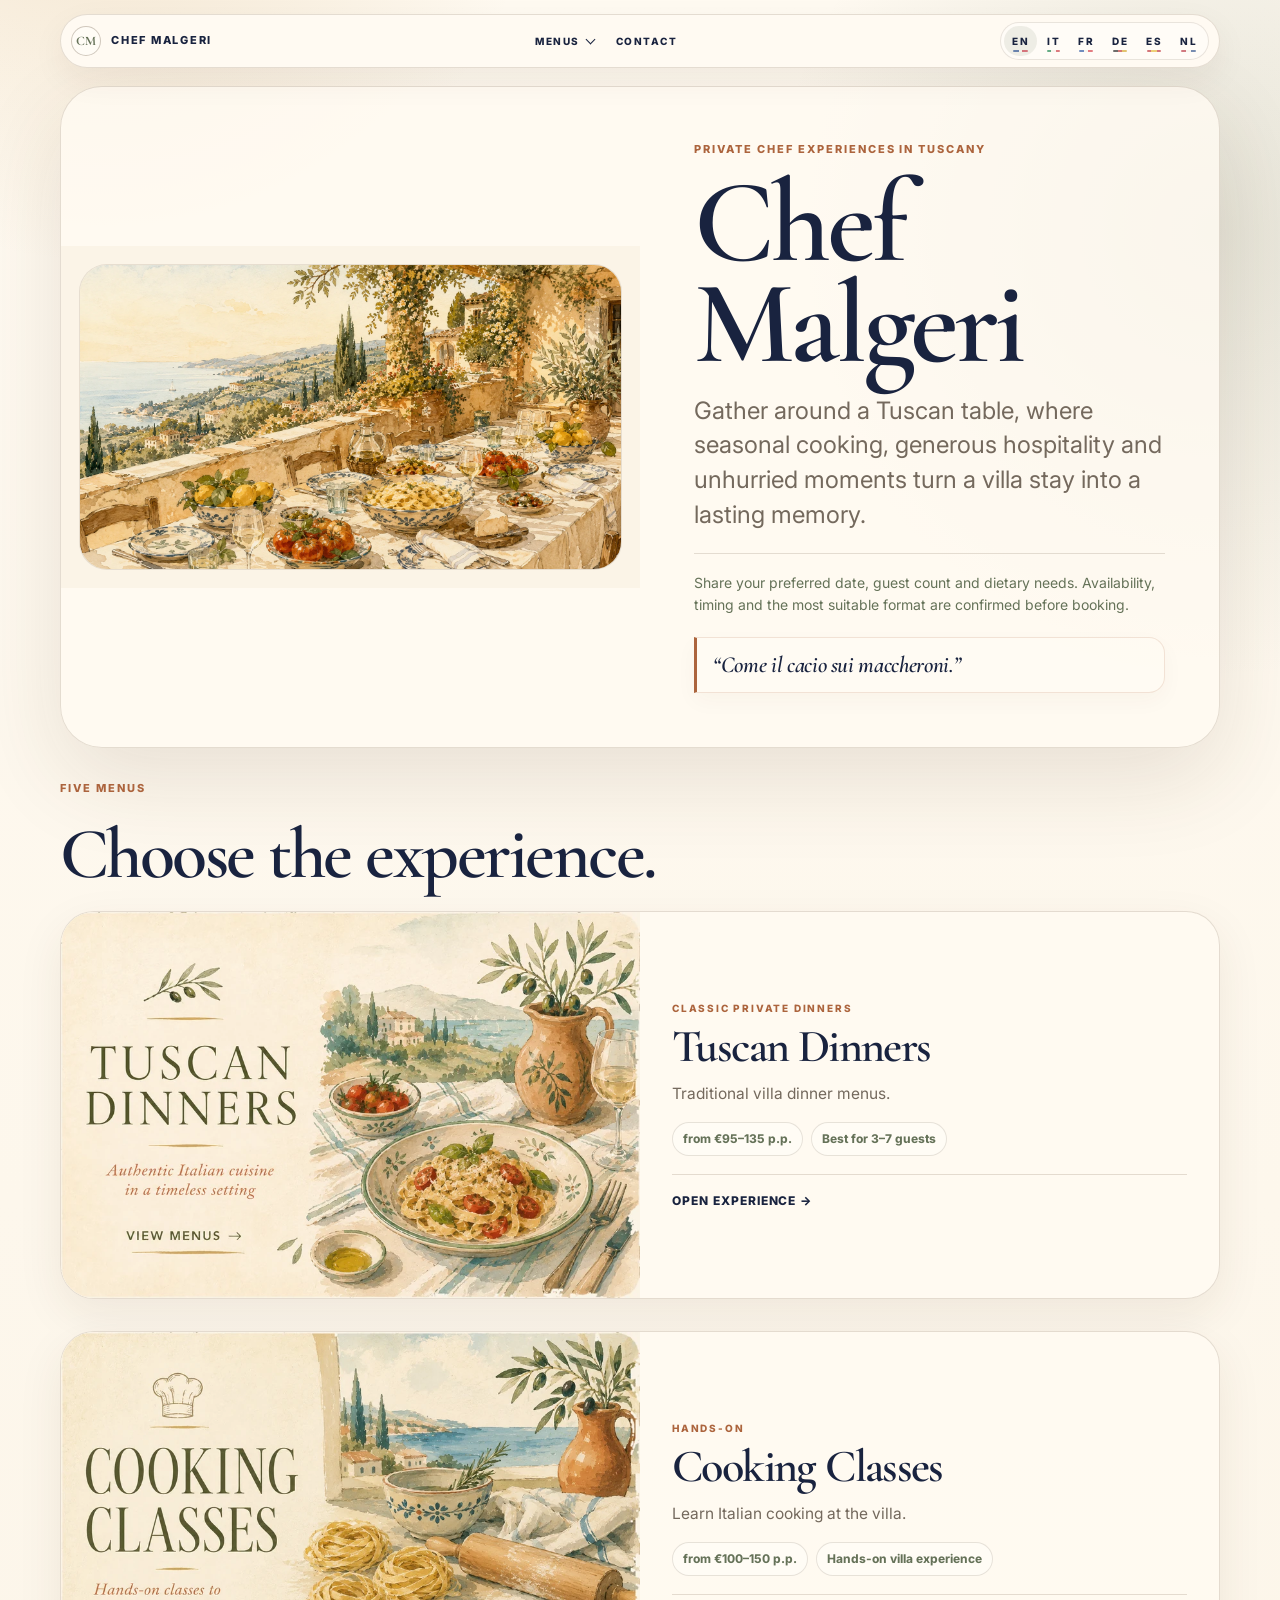
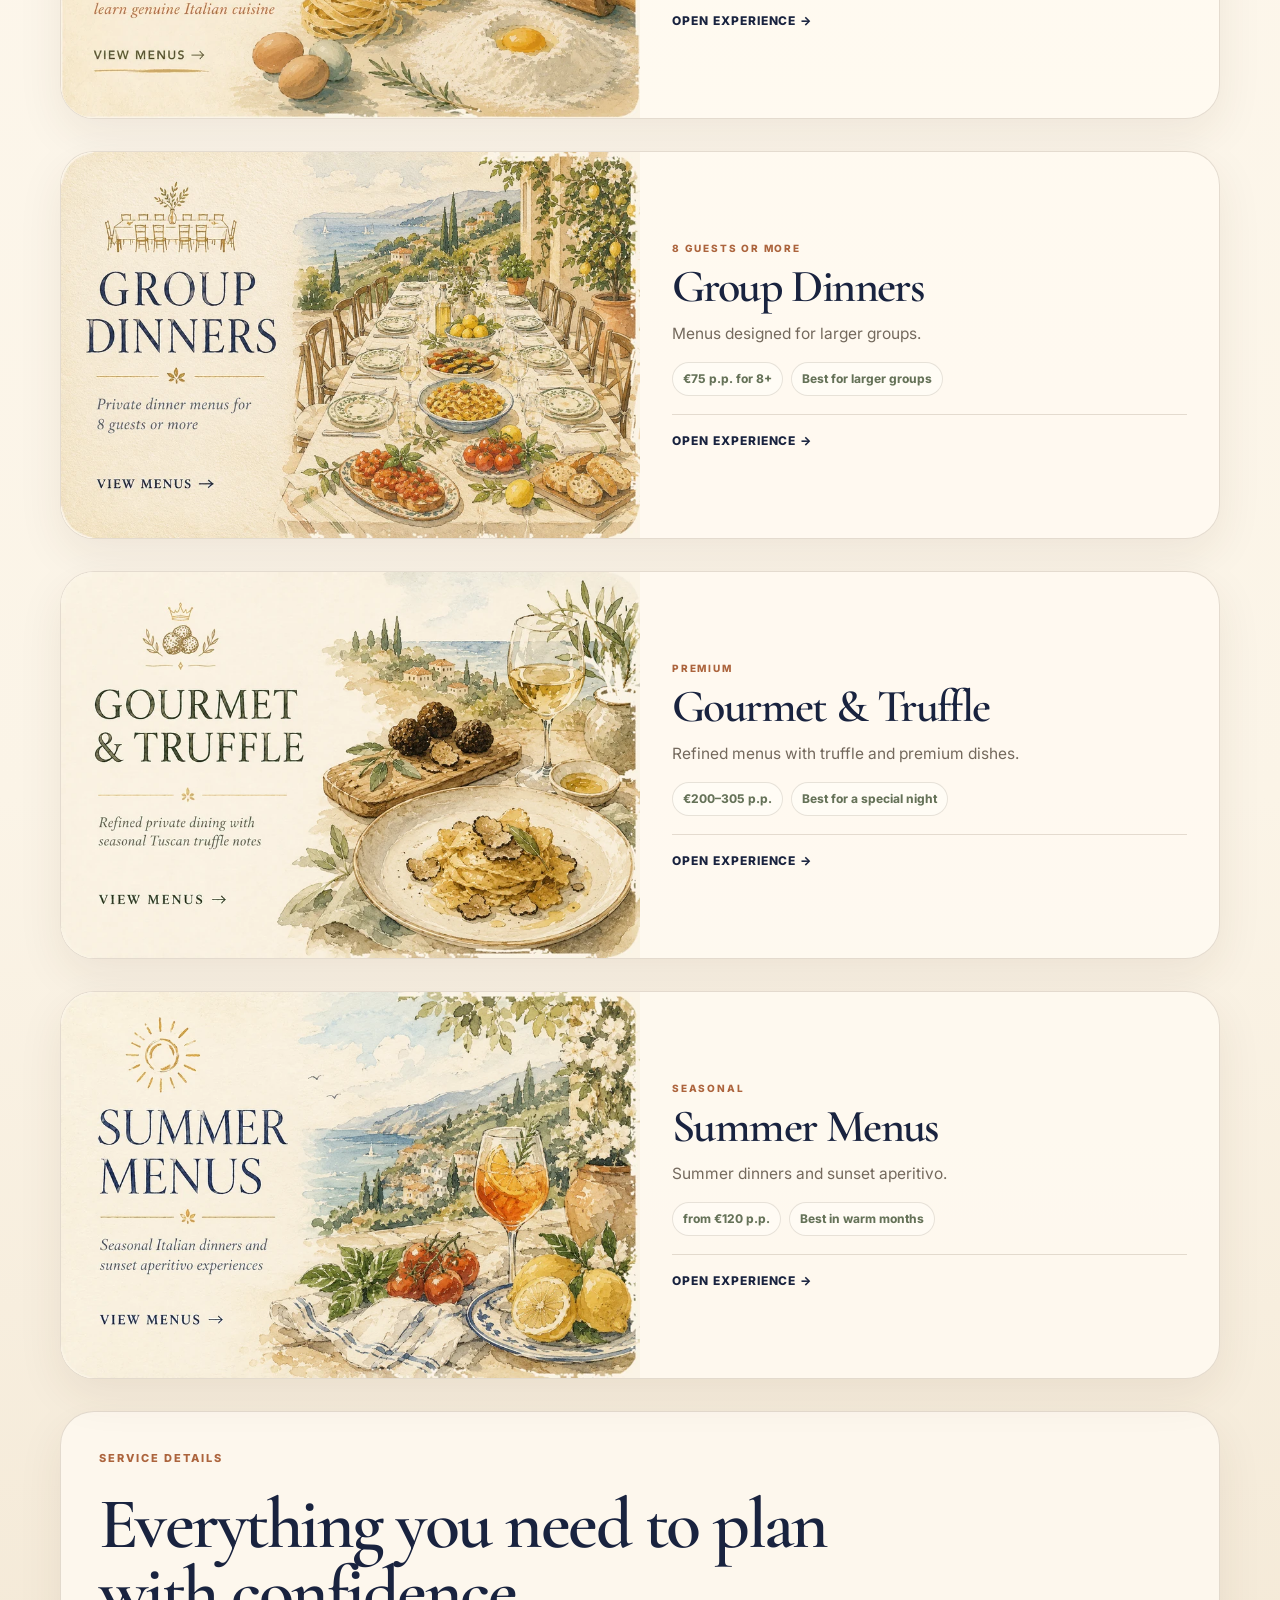
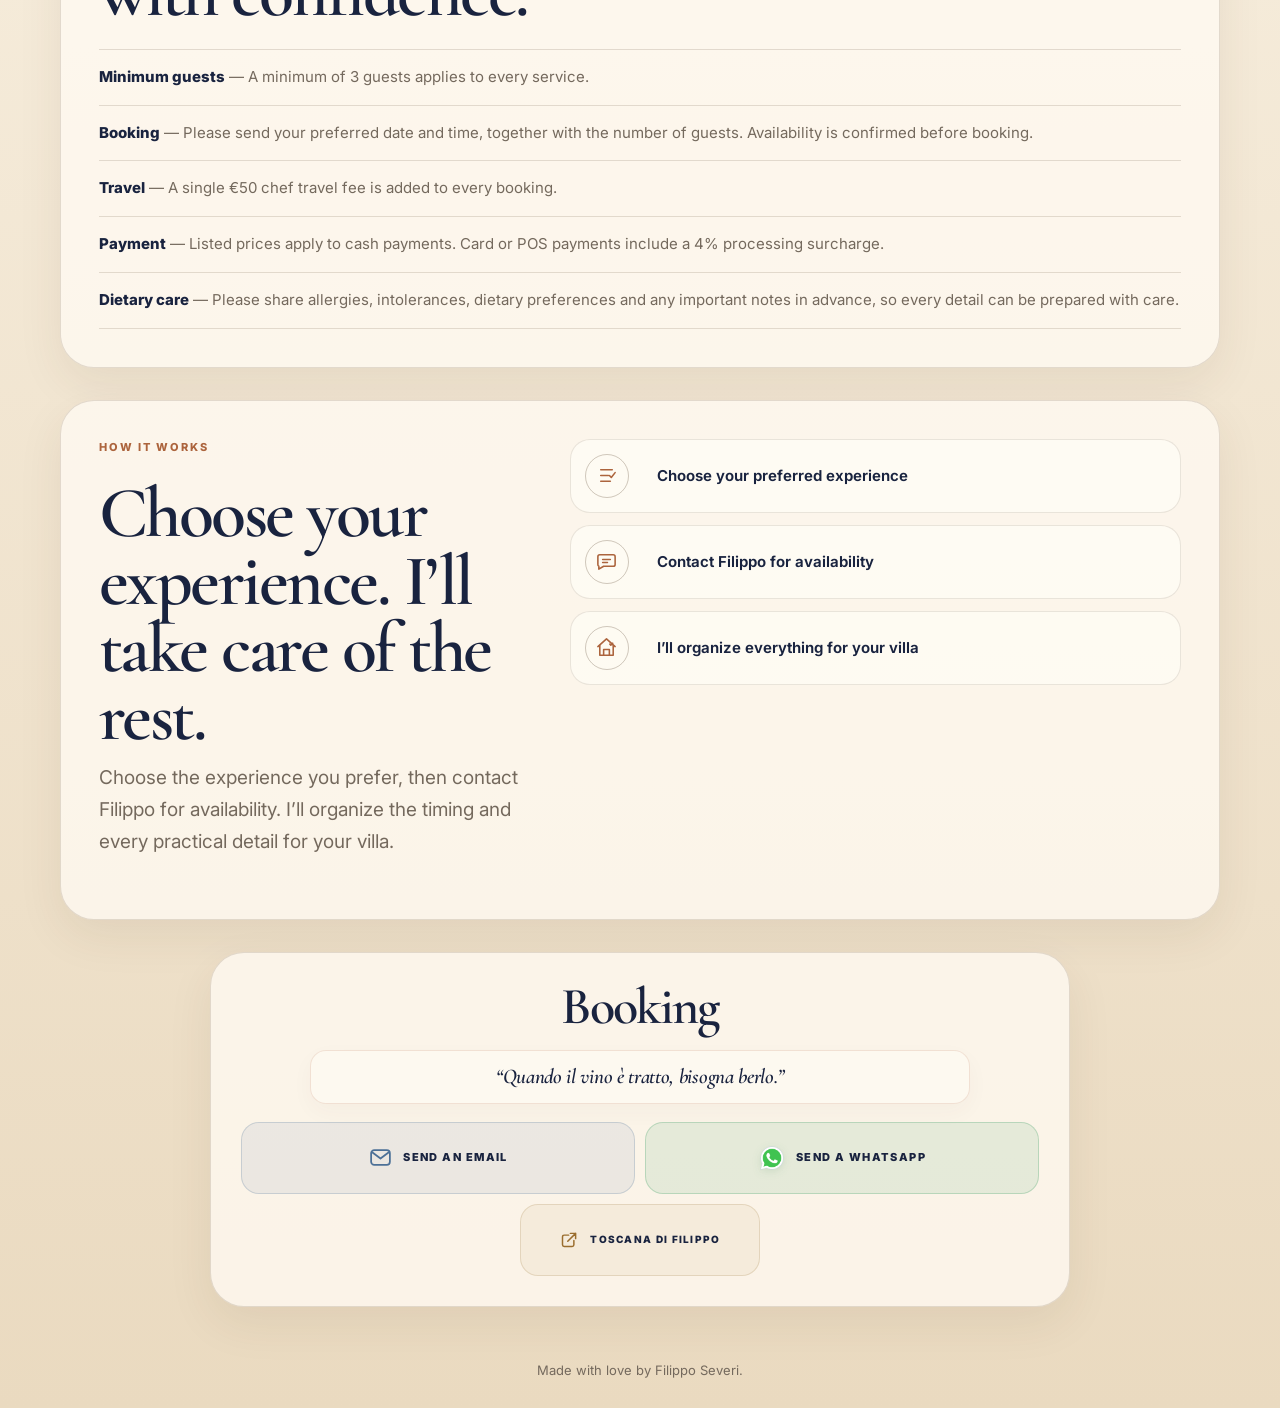
==== commit ac61c24d: "Replay welcome effect on home" ====
--- a/index.html
+++ b/index.html
@@ -21,7 +21,7 @@
 <meta content="Private Chef Malgeri experiences in Tuscany: Tuscan dinners, cooking classes, group dinners, gourmet truffle menus and summer menus." name="twitter:description"/>
 <meta content="https://filippo-chef-malgeri.moghito.com/assets/og-chef-malgeri.jpg" name="twitter:image"/><meta content="Watercolor table setting for Chef Malgeri private dining in Tuscany." name="twitter:image:alt"/>
 <link href="https://filippo-chef-malgeri.moghito.com/" rel="canonical"/>
-<script>try{if(!sessionStorage.getItem("chefMalgeriWelcomeShownV2")){document.documentElement.classList.add("chef-welcome");sessionStorage.setItem("chefMalgeriWelcomeShownV2","1")}}catch(e){document.documentElement.classList.add("chef-welcome")}</script>
+<script>try{document.documentElement.classList.add("chef-welcome");sessionStorage.setItem("chefMalgeriWelcomeShownV3","1")}catch(e){document.documentElement.classList.add("chef-welcome")}</script>
 <link href="assets/chef-v2.css?v=20260714-3" rel="stylesheet"/>
 <link href="https://fonts.googleapis.com" rel="preconnect"/><link crossorigin="" href="https://fonts.gstatic.com" rel="preconnect"/><link href="https://fonts.googleapis.com/css2?family=Cormorant+Garamond:wght@500;600;700&amp;family=Inter:wght@400;500;600;700;800&amp;display=swap" rel="stylesheet"/></head>
 <body data-contact-context="private-dining">
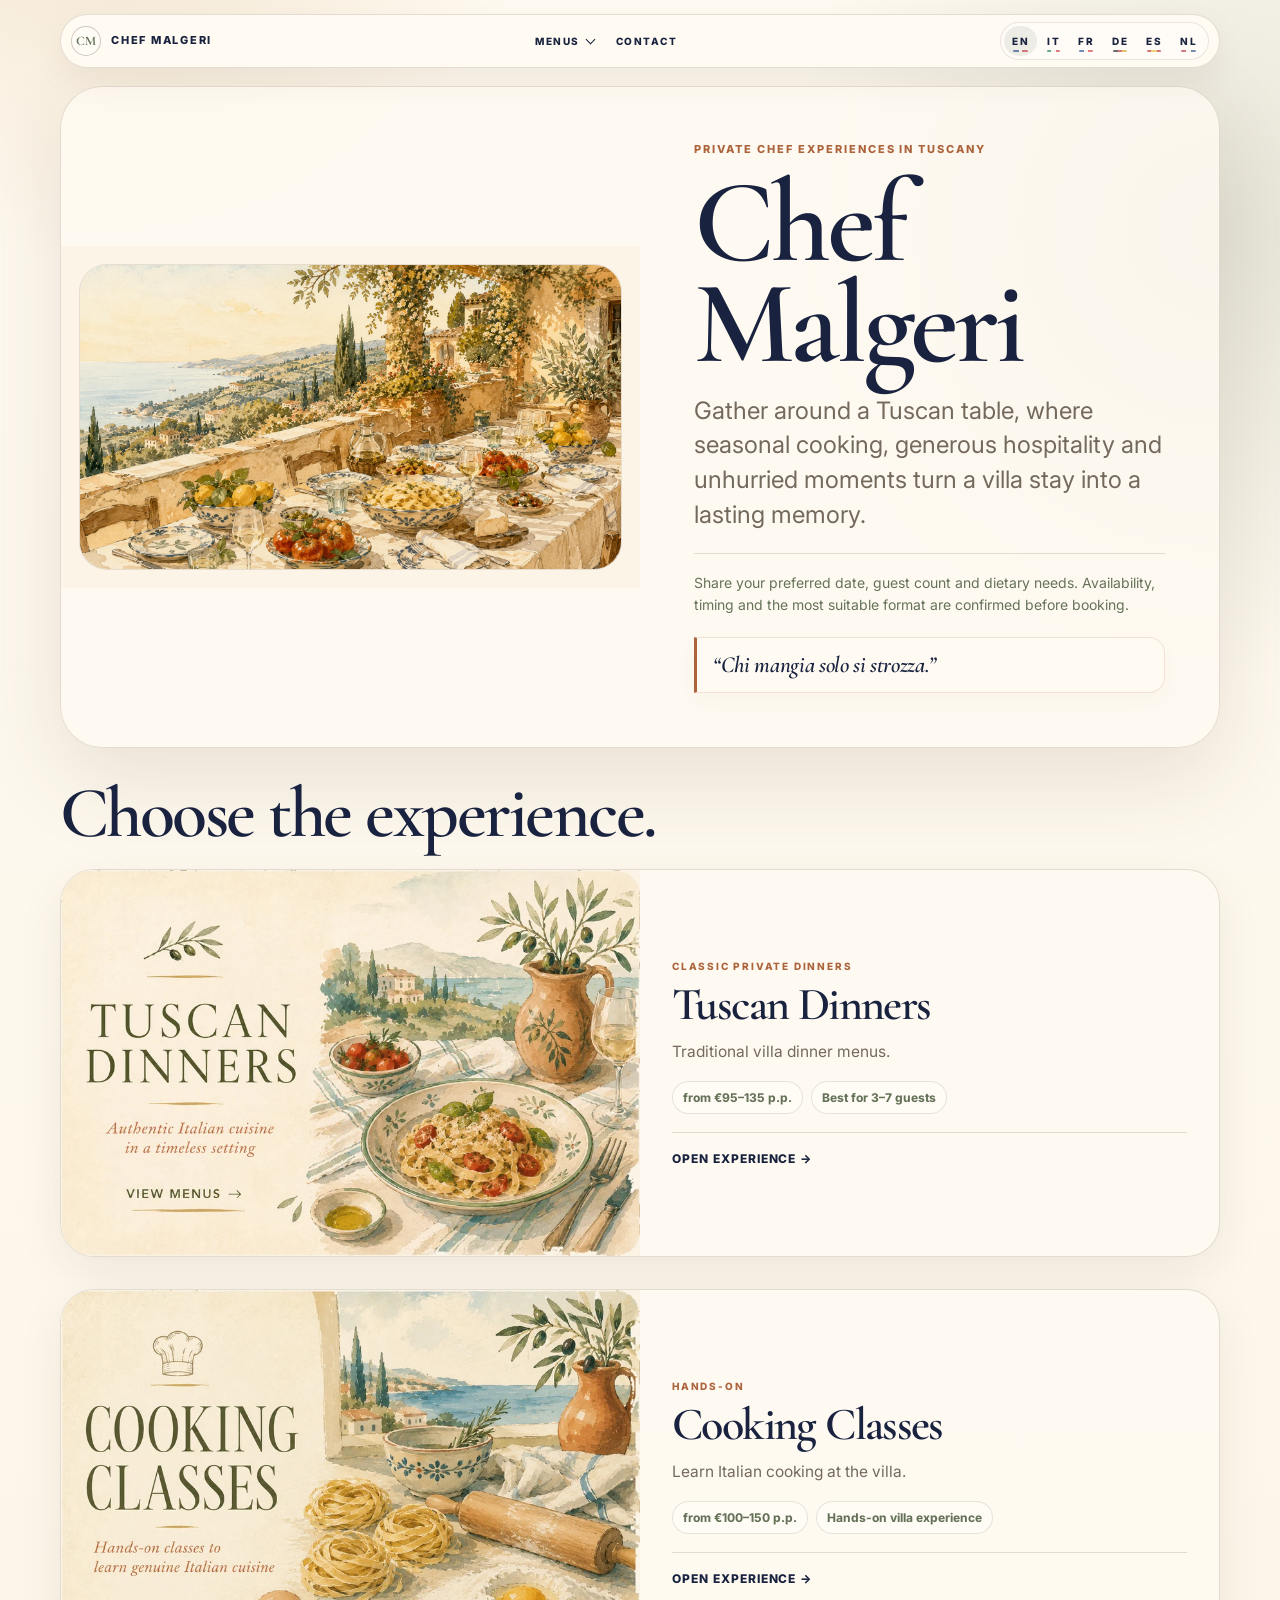
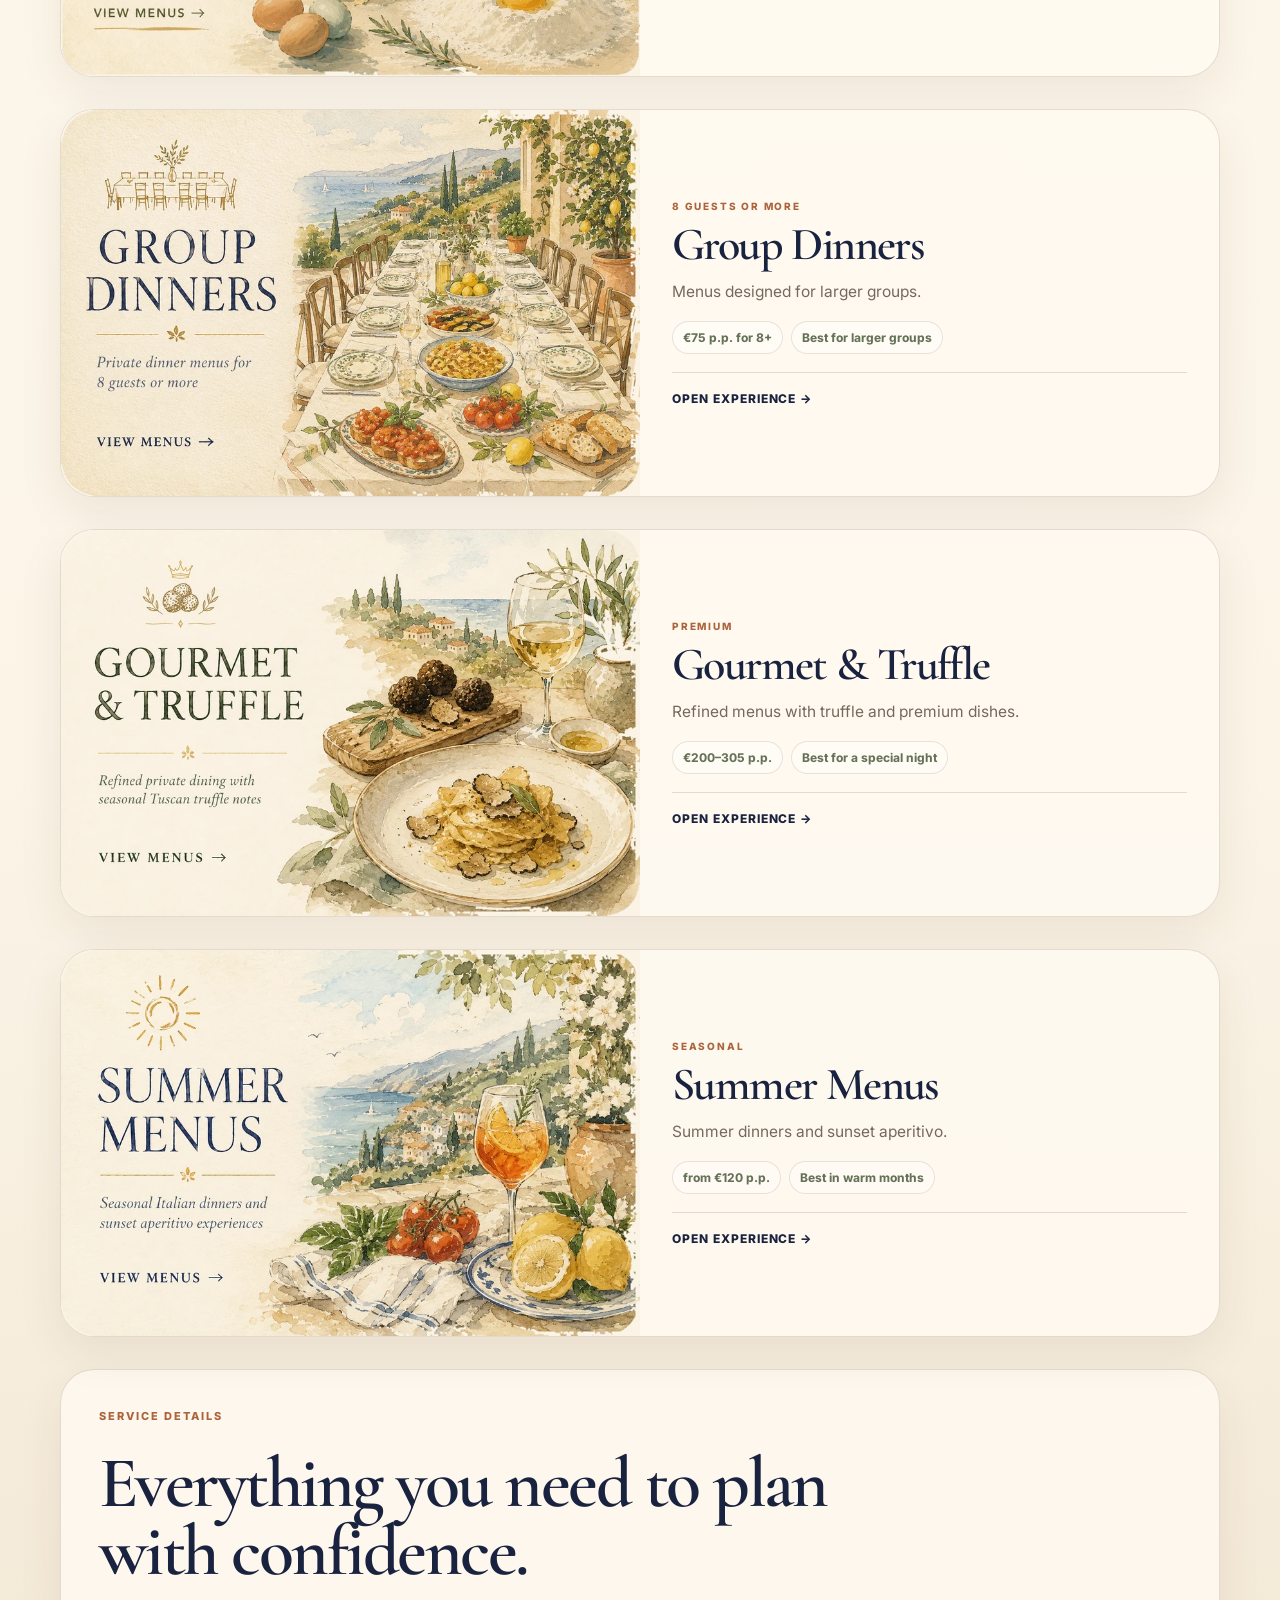
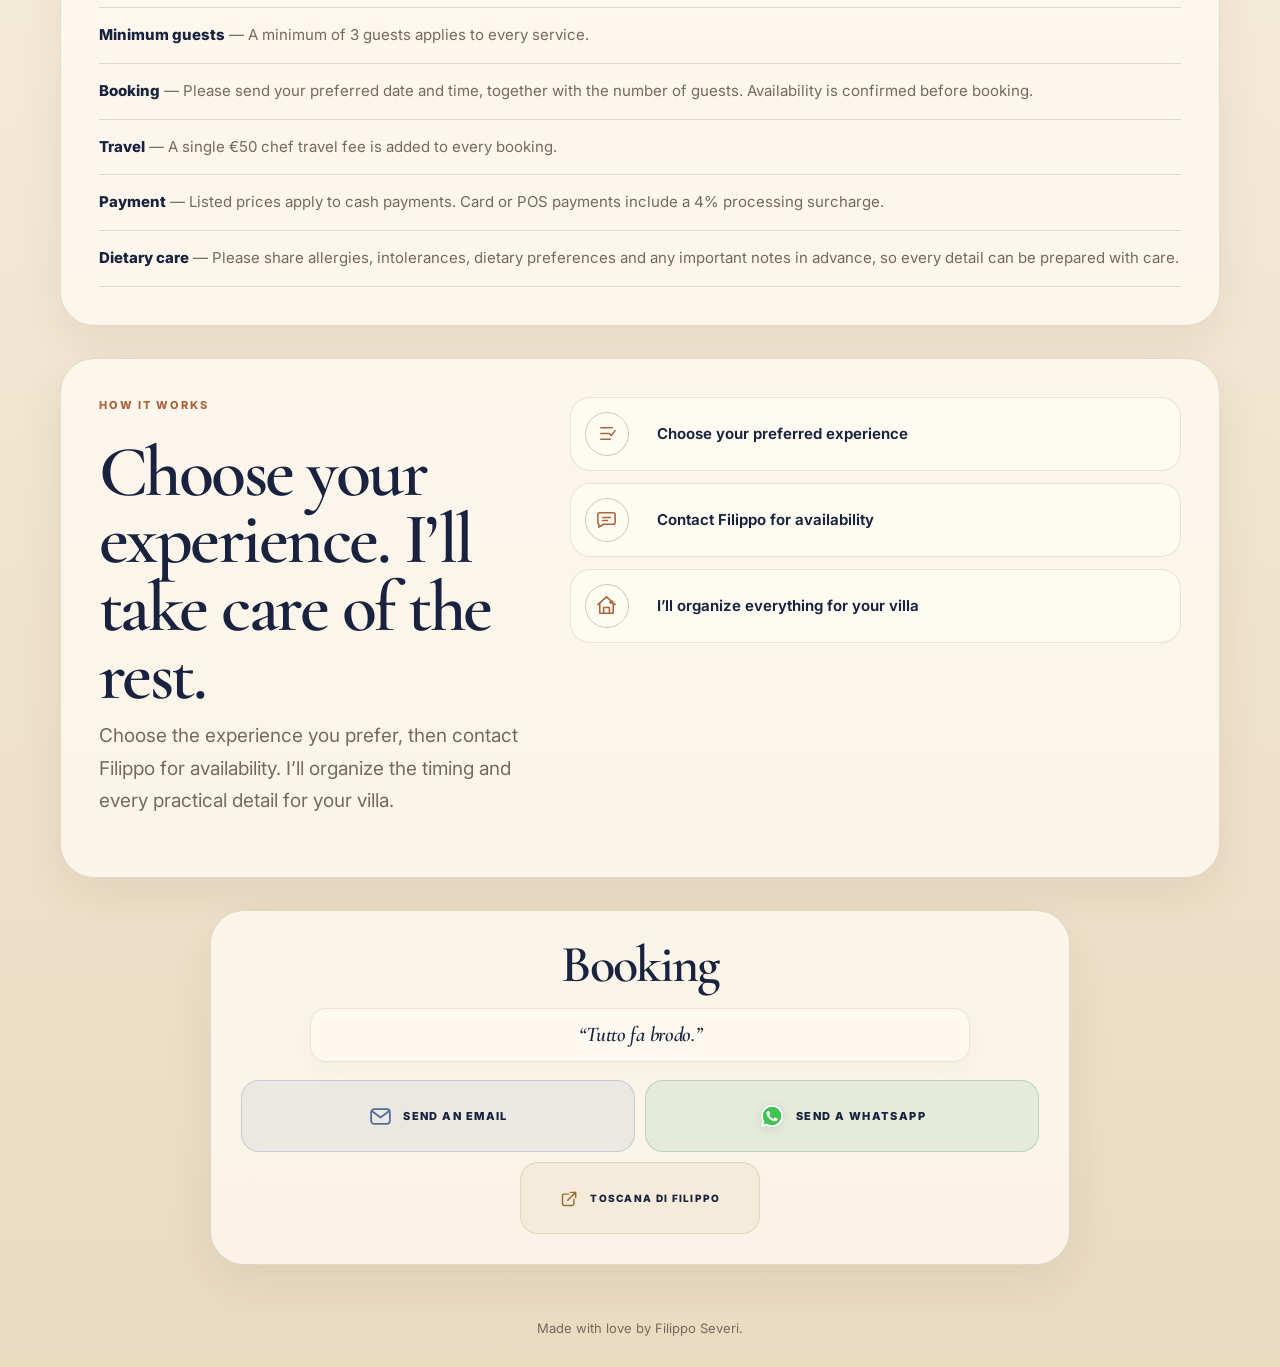
==== commit 283744d8: "Remove redundant menu count label" ====
--- a/index.html
+++ b/index.html
@@ -21,7 +21,7 @@
 <meta content="Private Chef Malgeri experiences in Tuscany: Tuscan dinners, cooking classes, group dinners, gourmet truffle menus and summer menus." name="twitter:description"/>
 <meta content="https://filippo-chef-malgeri.moghito.com/assets/og-chef-malgeri.jpg" name="twitter:image"/><meta content="Watercolor table setting for Chef Malgeri private dining in Tuscany." name="twitter:image:alt"/>
 <link href="https://filippo-chef-malgeri.moghito.com/" rel="canonical"/>
-<script>try{document.documentElement.classList.add("chef-welcome");sessionStorage.setItem("chefMalgeriWelcomeShownV3","1")}catch(e){document.documentElement.classList.add("chef-welcome")}</script>
+<script>try{document.documentElement.classList.add("chef-welcome");sessionStorage.setItem("chefMalgeriWelcomeShownV3","1")}catch(e){document.documentElement.classList.add("chef-welcome")}</script>
 <link href="assets/chef-v2.css?v=20260714-3" rel="stylesheet"/>
 <link href="https://fonts.googleapis.com" rel="preconnect"/><link crossorigin="" href="https://fonts.gstatic.com" rel="preconnect"/><link href="https://fonts.googleapis.com/css2?family=Cormorant+Garamond:wght@500;600;700&amp;family=Inter:wght@400;500;600;700;800&amp;display=swap" rel="stylesheet"/></head>
 <body data-contact-context="private-dining">
@@ -56,13 +56,13 @@
 <div class="hero-copy">
 <p class="kicker">Private chef experiences in Tuscany</p>
 <h1 id="page-title">Chef Malgeri</h1>
-<p class="lead">Gather around a Tuscan table, where seasonal cooking, generous hospitality and unhurried moments turn a villa stay into a lasting memory.</p><p class="soft-note">Share your preferred date, guest count and dietary needs. Availability, timing and the most suitable format are confirmed before booking.</p>
+<p class="lead">Gather around a Tuscan table, where seasonal cooking, generous hospitality and unhurried moments turn a villa stay into a lasting memory.</p><p class="soft-note">Share your preferred date, guest count and dietary needs. Availability, timing and the most suitable format are confirmed before booking.</p>
 <blockquote class="italian-quote hero-quote" data-italian-quote hidden lang="it" translate="no"><p></p><cite></cite></blockquote>
 </div>
 </section>
 <section aria-labelledby="experiences-title" class="experience-section" id="experiences">
 <div class="section-heading center-mobile">
-<p class="kicker">Five menus</p>
+
 <h2 id="experiences-title">Choose the experience.</h2>
 </div>
 <div class="card-grid">
@@ -125,7 +125,7 @@
 <li><span aria-hidden="true" class="step-icon"><svg viewBox="0 0 24 24"><path d="m3 11 9-8 9 8"/><path d="M5 10v10h14V10M9 20v-6h6v6"/><path d="m15.5 8.5 1 1 2-2"/></svg></span><p>I’ll organize everything for your villa</p></li>
 </ol>
 </section><section aria-labelledby="booking-title" class="contact-panel compact-contact contact-panel-compact home-booking" id="contact-filippo">
-<h2 id="booking-title">Booking</h2>
+<h2 id="booking-title">Booking</h2>
 <blockquote class="italian-quote contact-quote" data-italian-quote hidden lang="it" translate="no"><p></p><cite></cite></blockquote>
 <div aria-label="Booking options" class="contact-links compact-contact-links">
 <a class="email-link" href="mailto:filiseve@gmail.com?subject=Chef%20Malgeri%20%C2%B7%20Booking&amp;body=Hello%2C%20we%20would%20like%20to%20ask%20a%20few%20questions%20about%20Chef%20Malgeri%27s%20private%20dining%20experiences.%0A%0AVilla%3A%0APreferred%20date%3A%0ANumber%20of%20guests%3A%0APreferred%20experience%3A%0AAllergies%2C%20intolerances%20or%20dietary%20preferences%3A%0AImportant%20notes%3A%0APreferred%20time%3A"><svg aria-hidden="true" class="contact-icon" viewBox="0 0 24 24"><rect x="3" y="5" width="18" height="14" rx="3"/><path d="m4 7 8 6 8-6"/></svg><span>Send an email</span></a>
@@ -134,8 +134,9 @@
 </div>
 </section>
 </main>
-<footer class="site-footer">
-<p>Made with love by Filippo Severi.</p>
+<footer class="site-footer">
+<p>Made with love by Filippo Severi.</p>
 </footer>
 <script defer="True" src="assets/i18n.js?v=20260714-1"></script></body>
 </html>
+
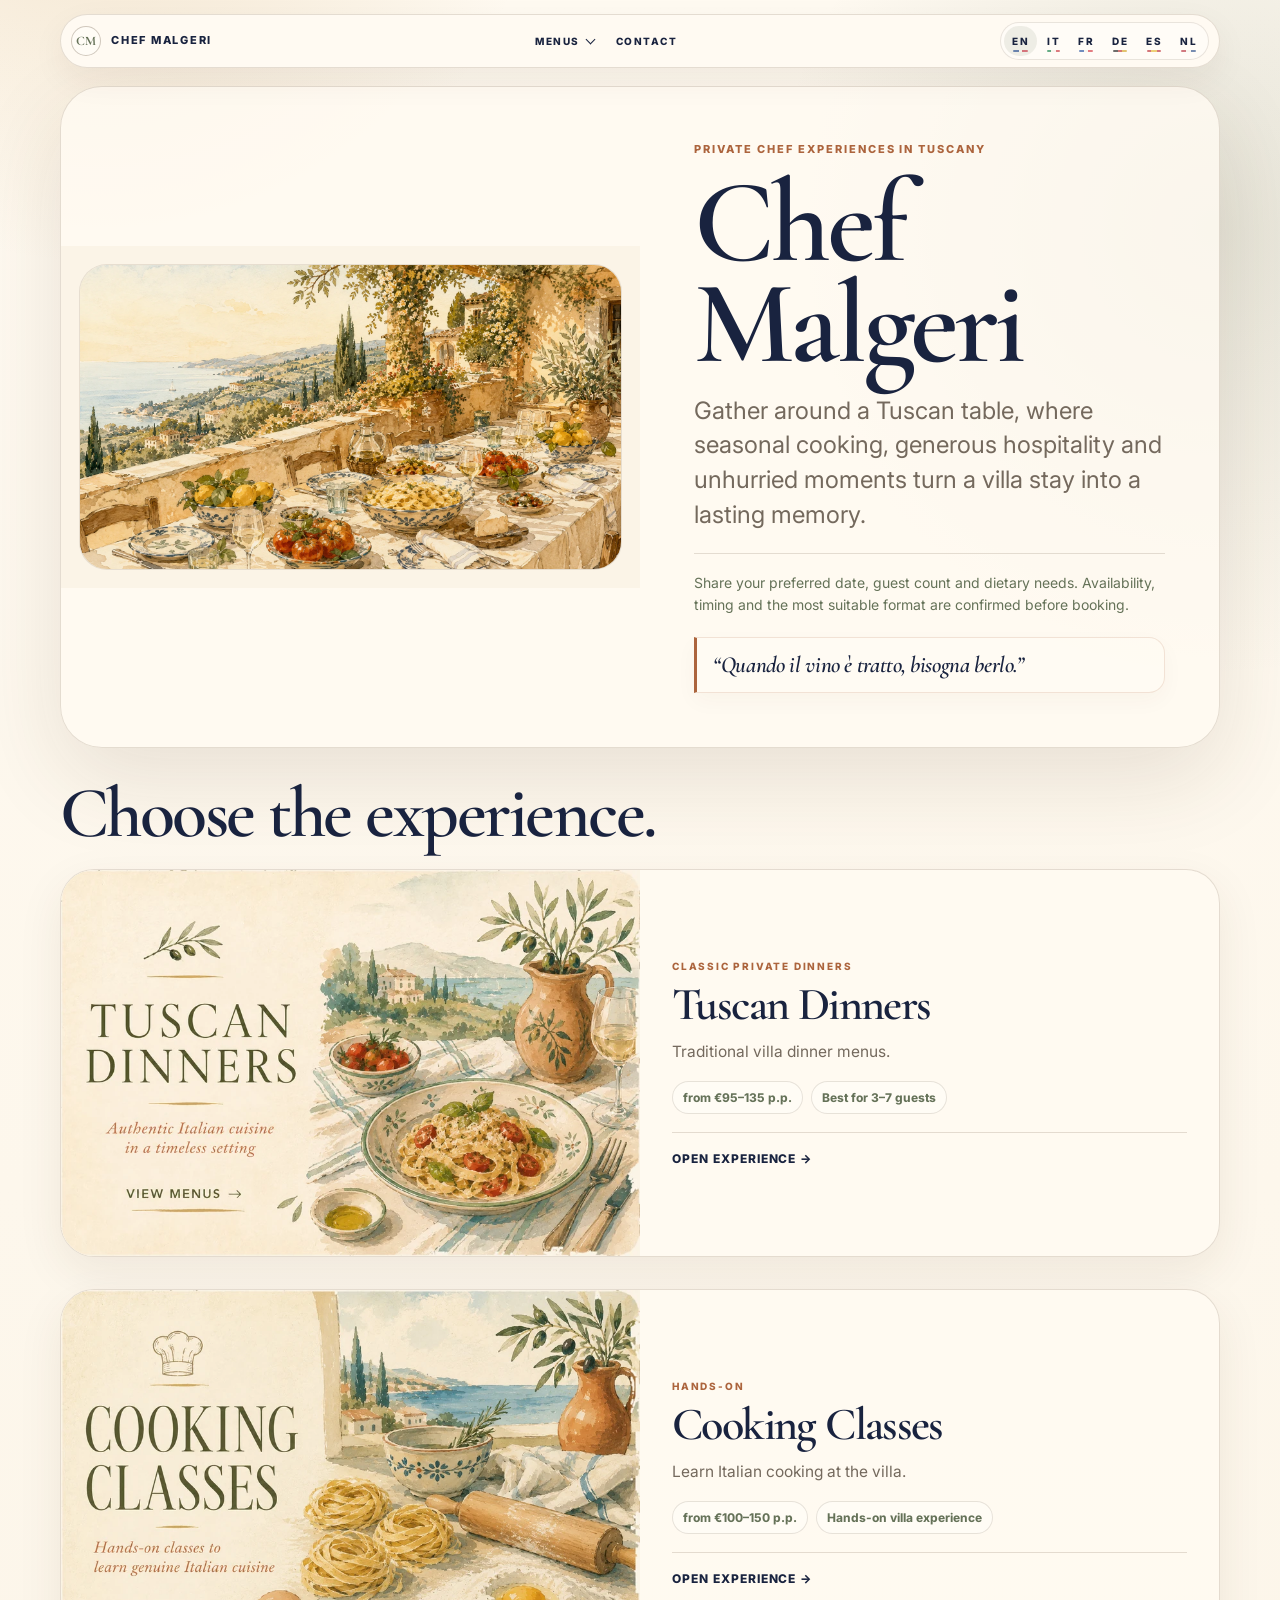
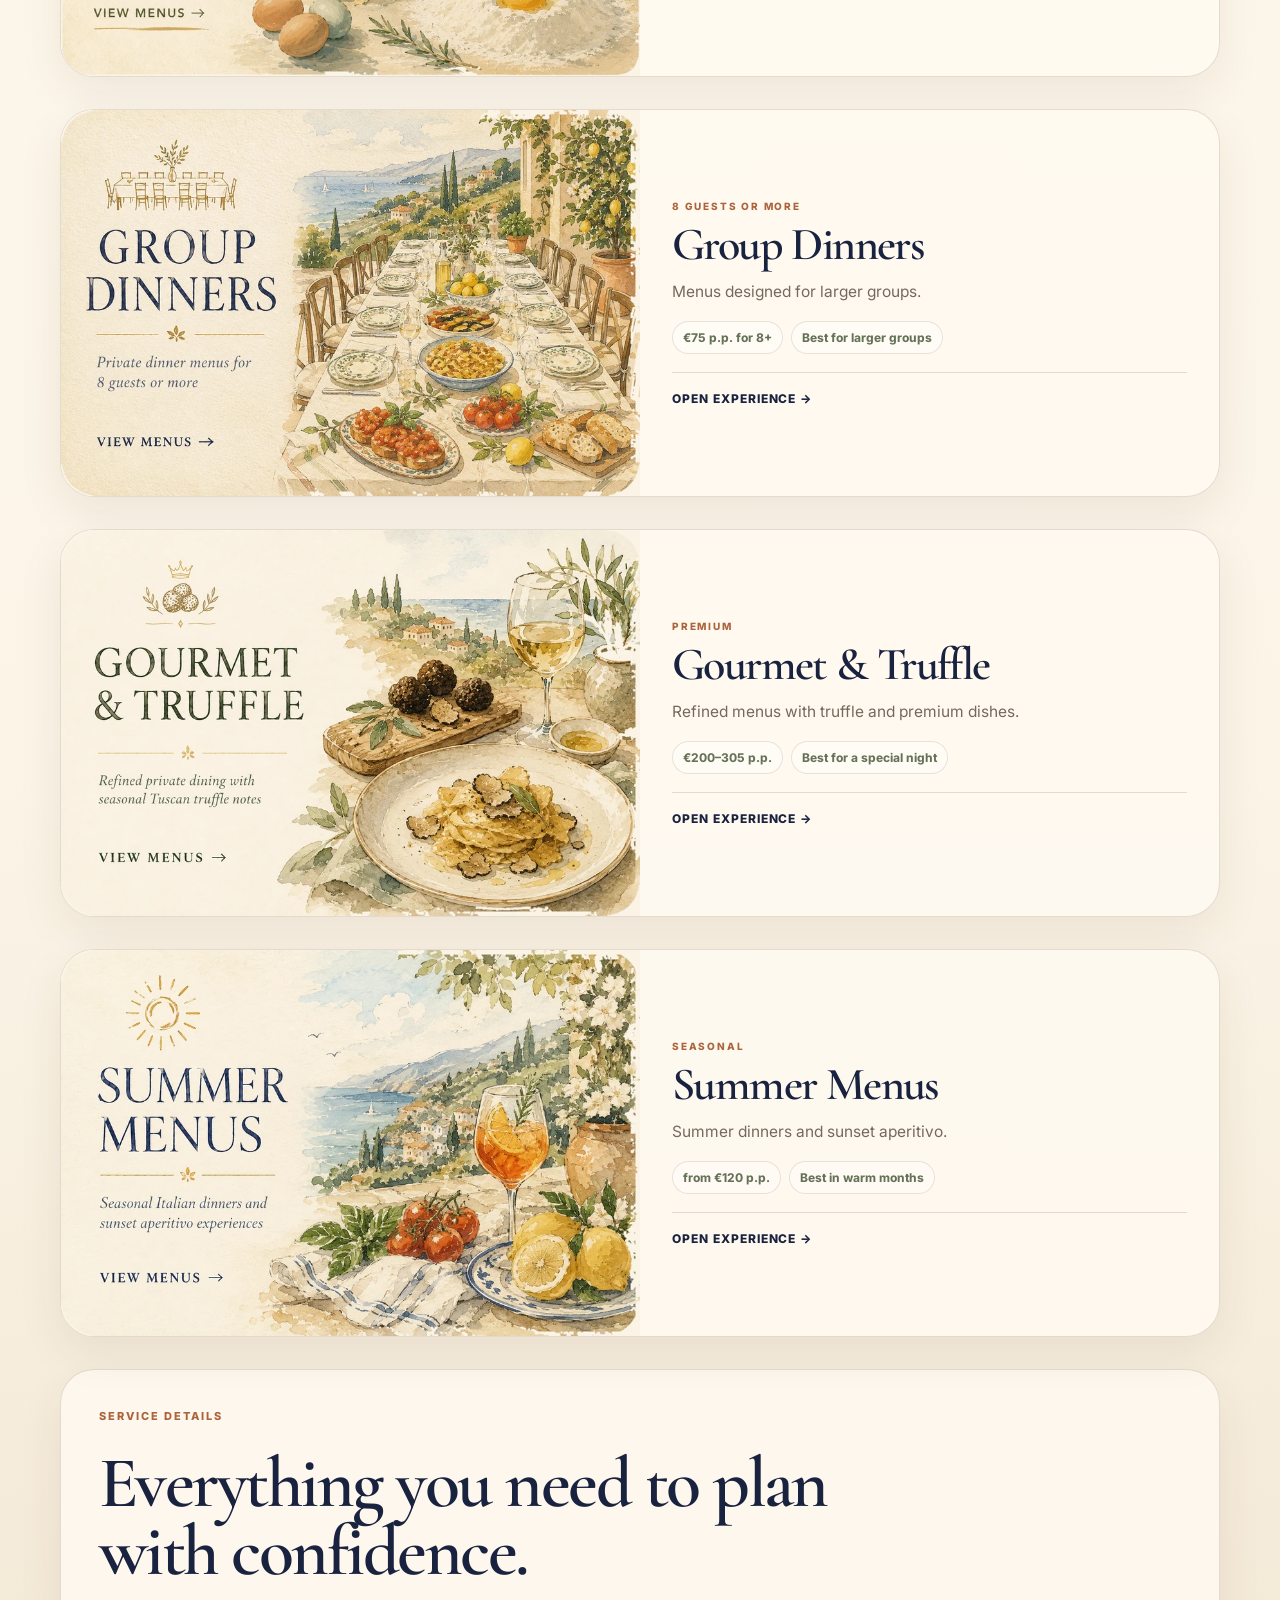
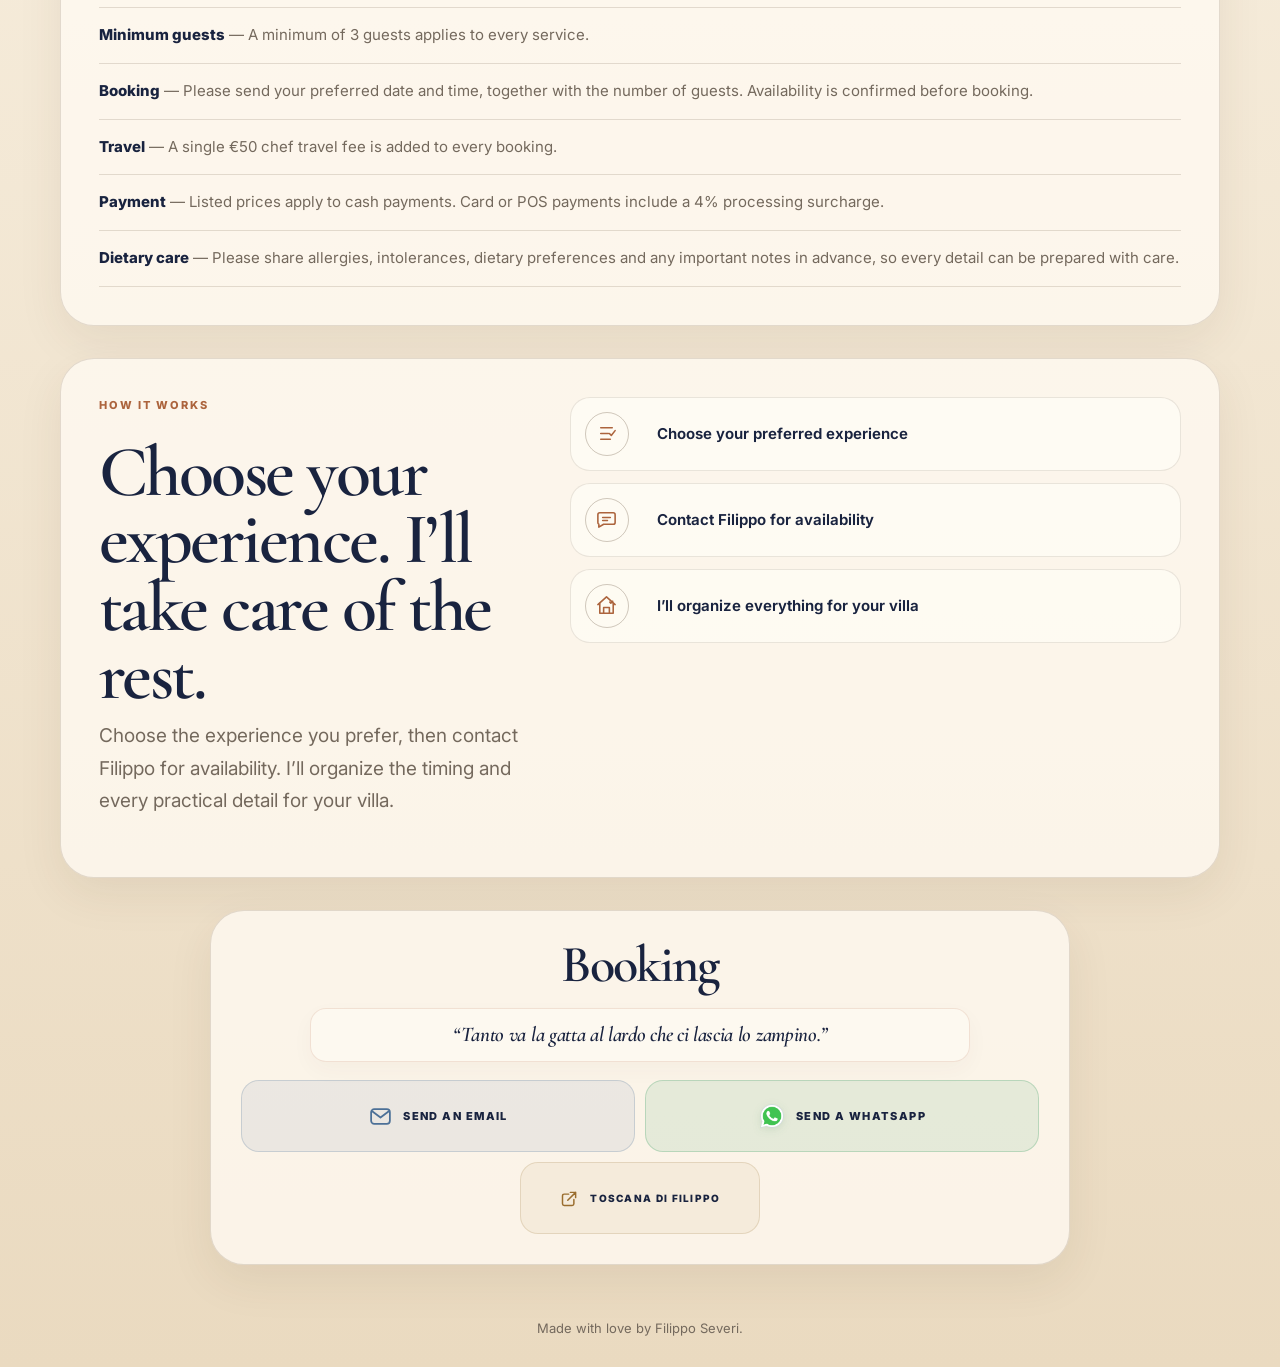
==== commit ff618c01: "Normalize home page formatting" ====
--- a/index.html
+++ b/index.html
@@ -21,7 +21,7 @@
 <meta content="Private Chef Malgeri experiences in Tuscany: Tuscan dinners, cooking classes, group dinners, gourmet truffle menus and summer menus." name="twitter:description"/>
 <meta content="https://filippo-chef-malgeri.moghito.com/assets/og-chef-malgeri.jpg" name="twitter:image"/><meta content="Watercolor table setting for Chef Malgeri private dining in Tuscany." name="twitter:image:alt"/>
 <link href="https://filippo-chef-malgeri.moghito.com/" rel="canonical"/>
-<script>try{document.documentElement.classList.add("chef-welcome");sessionStorage.setItem("chefMalgeriWelcomeShownV3","1")}catch(e){document.documentElement.classList.add("chef-welcome")}</script>
+<script>try{document.documentElement.classList.add("chef-welcome");sessionStorage.setItem("chefMalgeriWelcomeShownV3","1")}catch(e){document.documentElement.classList.add("chef-welcome")}</script>
 <link href="assets/chef-v2.css?v=20260714-3" rel="stylesheet"/>
 <link href="https://fonts.googleapis.com" rel="preconnect"/><link crossorigin="" href="https://fonts.gstatic.com" rel="preconnect"/><link href="https://fonts.googleapis.com/css2?family=Cormorant+Garamond:wght@500;600;700&amp;family=Inter:wght@400;500;600;700;800&amp;display=swap" rel="stylesheet"/></head>
 <body data-contact-context="private-dining">
@@ -56,7 +56,7 @@
 <div class="hero-copy">
 <p class="kicker">Private chef experiences in Tuscany</p>
 <h1 id="page-title">Chef Malgeri</h1>
-<p class="lead">Gather around a Tuscan table, where seasonal cooking, generous hospitality and unhurried moments turn a villa stay into a lasting memory.</p><p class="soft-note">Share your preferred date, guest count and dietary needs. Availability, timing and the most suitable format are confirmed before booking.</p>
+<p class="lead">Gather around a Tuscan table, where seasonal cooking, generous hospitality and unhurried moments turn a villa stay into a lasting memory.</p><p class="soft-note">Share your preferred date, guest count and dietary needs. Availability, timing and the most suitable format are confirmed before booking.</p>
 <blockquote class="italian-quote hero-quote" data-italian-quote hidden lang="it" translate="no"><p></p><cite></cite></blockquote>
 </div>
 </section>
@@ -125,7 +125,7 @@
 <li><span aria-hidden="true" class="step-icon"><svg viewBox="0 0 24 24"><path d="m3 11 9-8 9 8"/><path d="M5 10v10h14V10M9 20v-6h6v6"/><path d="m15.5 8.5 1 1 2-2"/></svg></span><p>I’ll organize everything for your villa</p></li>
 </ol>
 </section><section aria-labelledby="booking-title" class="contact-panel compact-contact contact-panel-compact home-booking" id="contact-filippo">
-<h2 id="booking-title">Booking</h2>
+<h2 id="booking-title">Booking</h2>
 <blockquote class="italian-quote contact-quote" data-italian-quote hidden lang="it" translate="no"><p></p><cite></cite></blockquote>
 <div aria-label="Booking options" class="contact-links compact-contact-links">
 <a class="email-link" href="mailto:filiseve@gmail.com?subject=Chef%20Malgeri%20%C2%B7%20Booking&amp;body=Hello%2C%20we%20would%20like%20to%20ask%20a%20few%20questions%20about%20Chef%20Malgeri%27s%20private%20dining%20experiences.%0A%0AVilla%3A%0APreferred%20date%3A%0ANumber%20of%20guests%3A%0APreferred%20experience%3A%0AAllergies%2C%20intolerances%20or%20dietary%20preferences%3A%0AImportant%20notes%3A%0APreferred%20time%3A"><svg aria-hidden="true" class="contact-icon" viewBox="0 0 24 24"><rect x="3" y="5" width="18" height="14" rx="3"/><path d="m4 7 8 6 8-6"/></svg><span>Send an email</span></a>
@@ -134,9 +134,8 @@
 </div>
 </section>
 </main>
-<footer class="site-footer">
-<p>Made with love by Filippo Severi.</p>
+<footer class="site-footer">
+<p>Made with love by Filippo Severi.</p>
 </footer>
 <script defer="True" src="assets/i18n.js?v=20260714-1"></script></body>
 </html>
-
